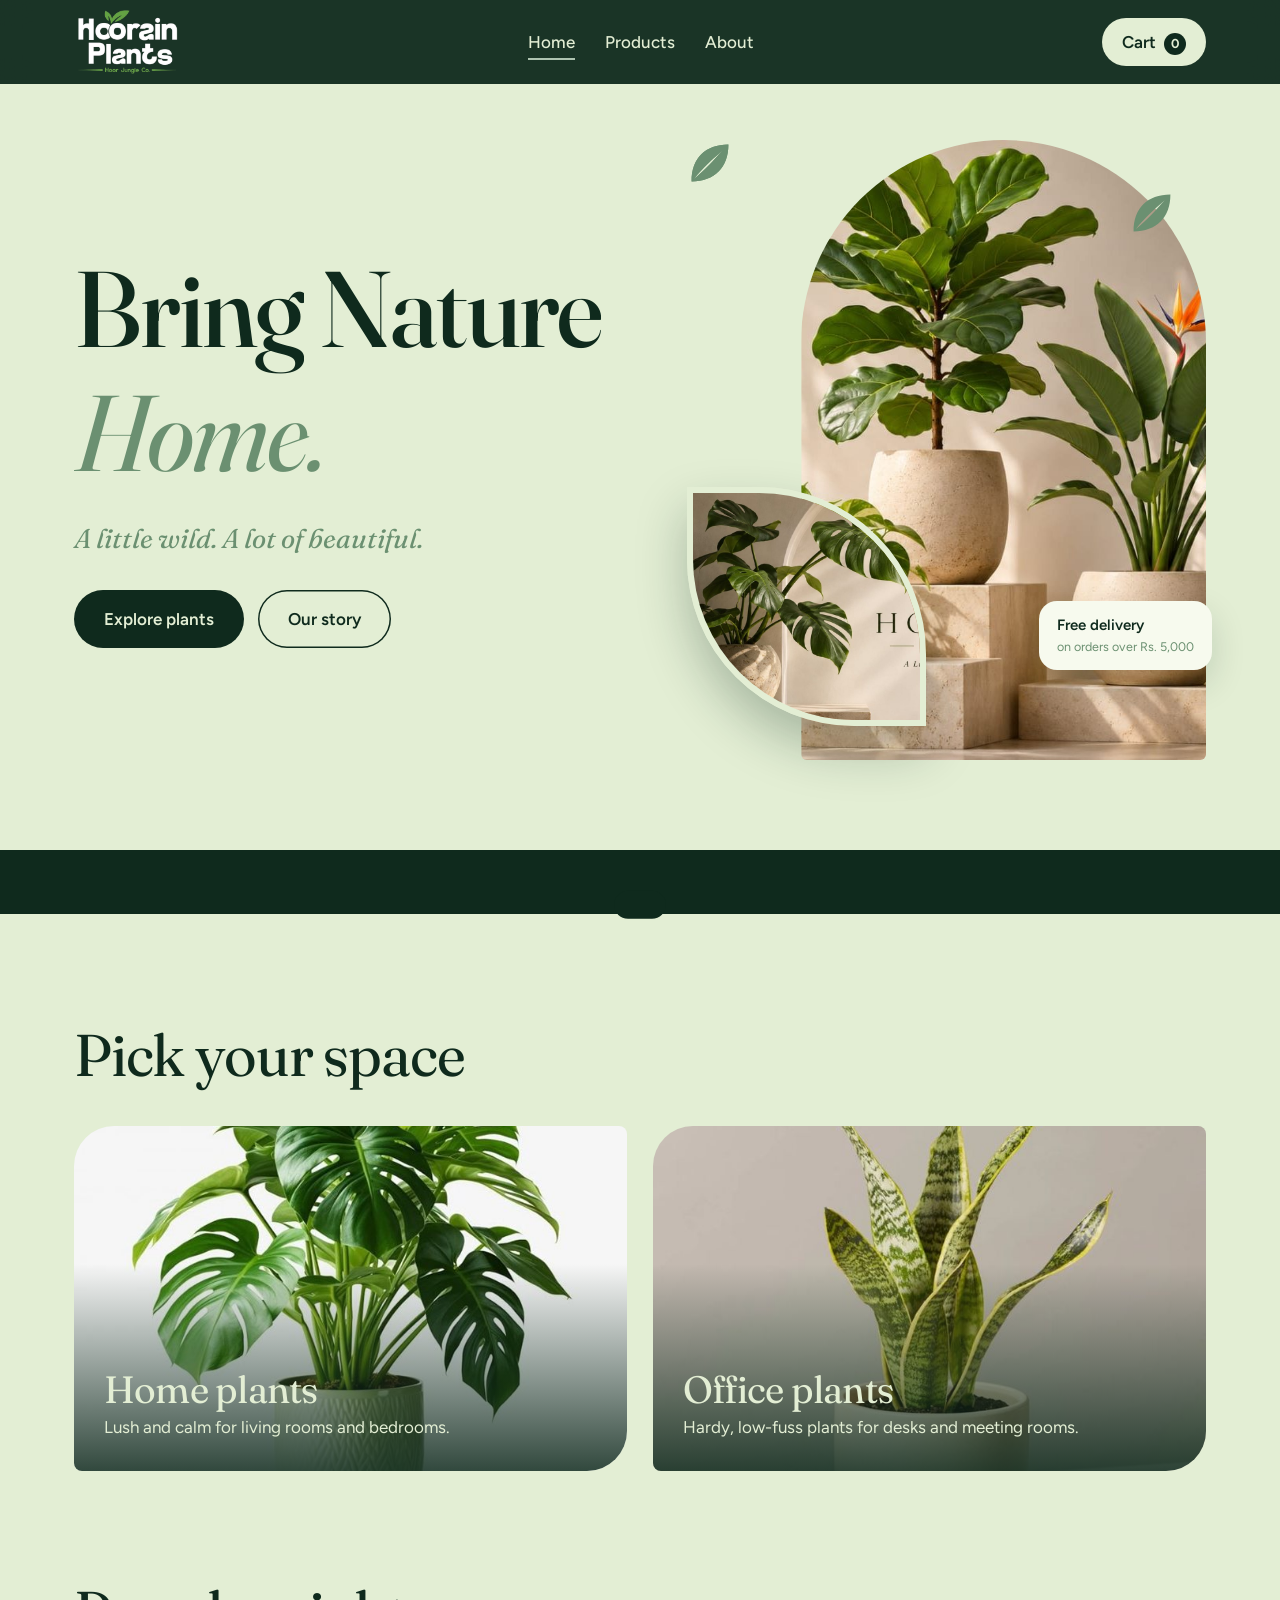
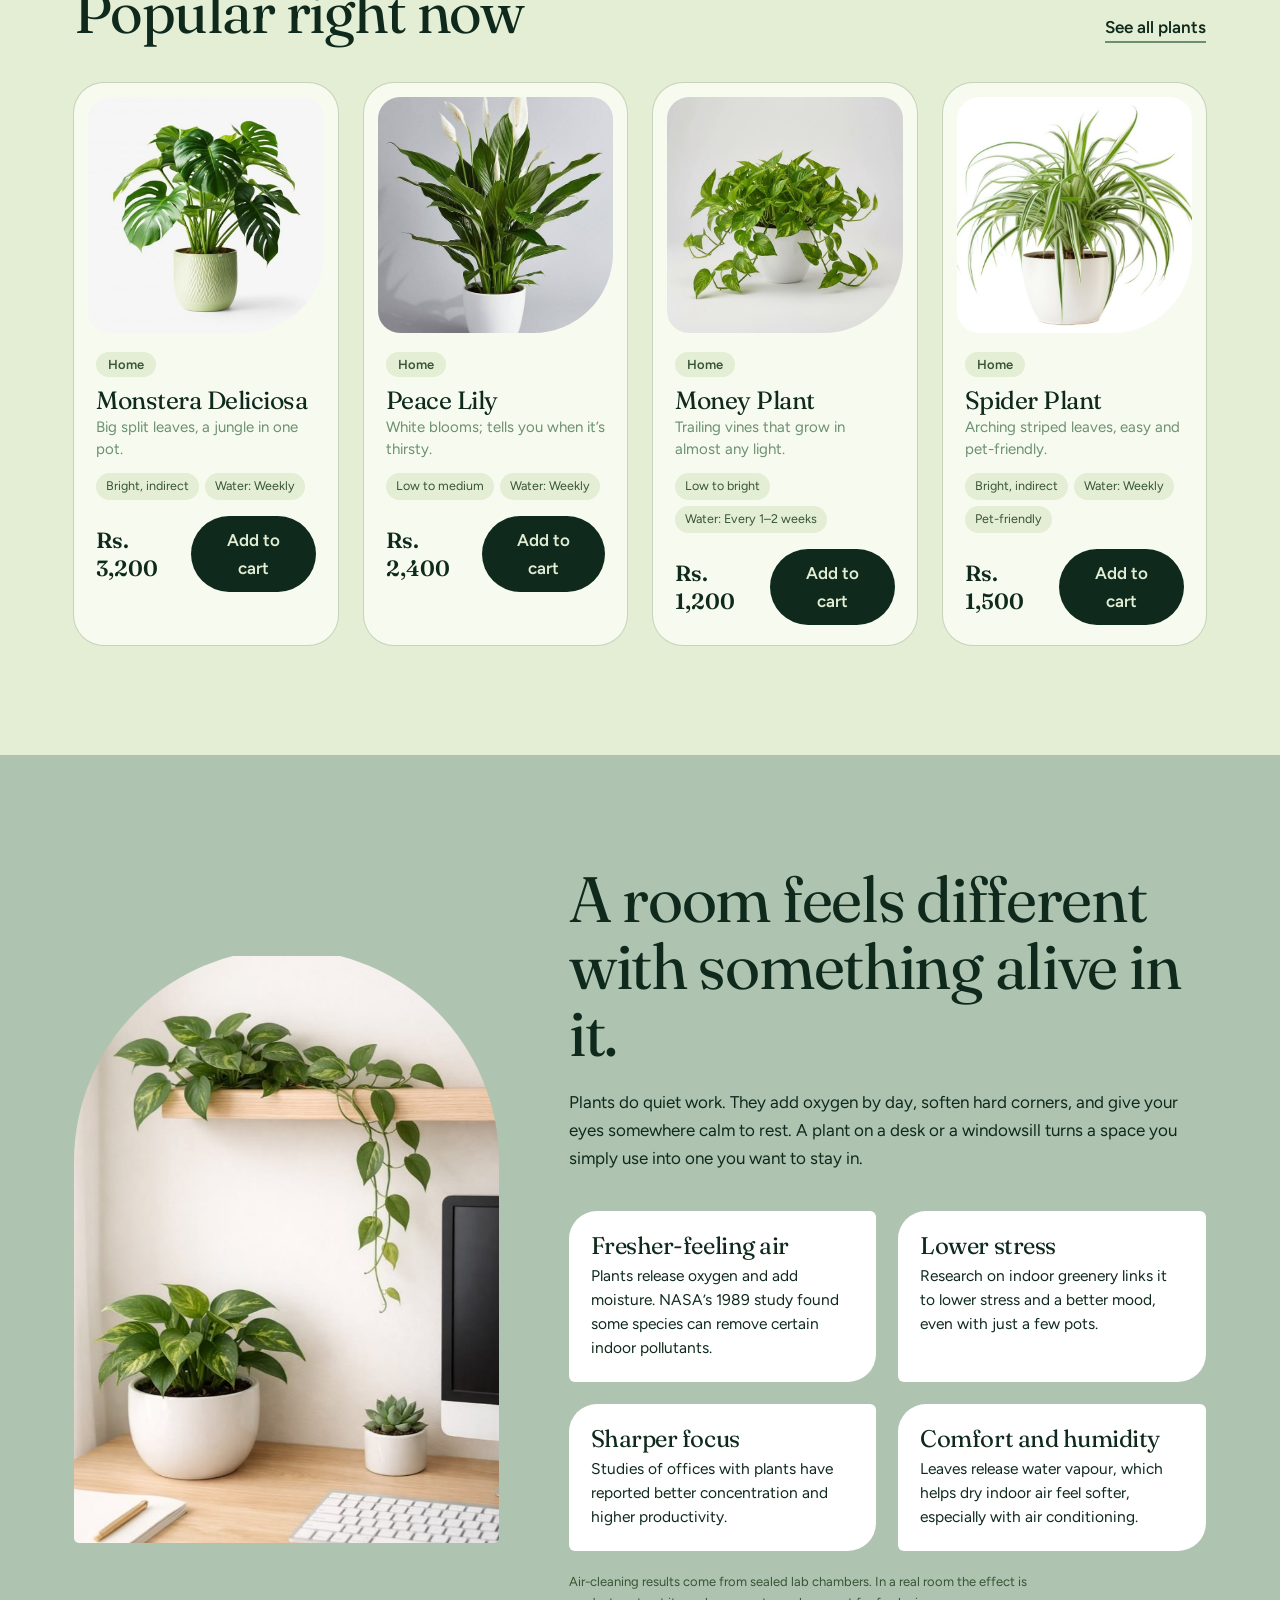
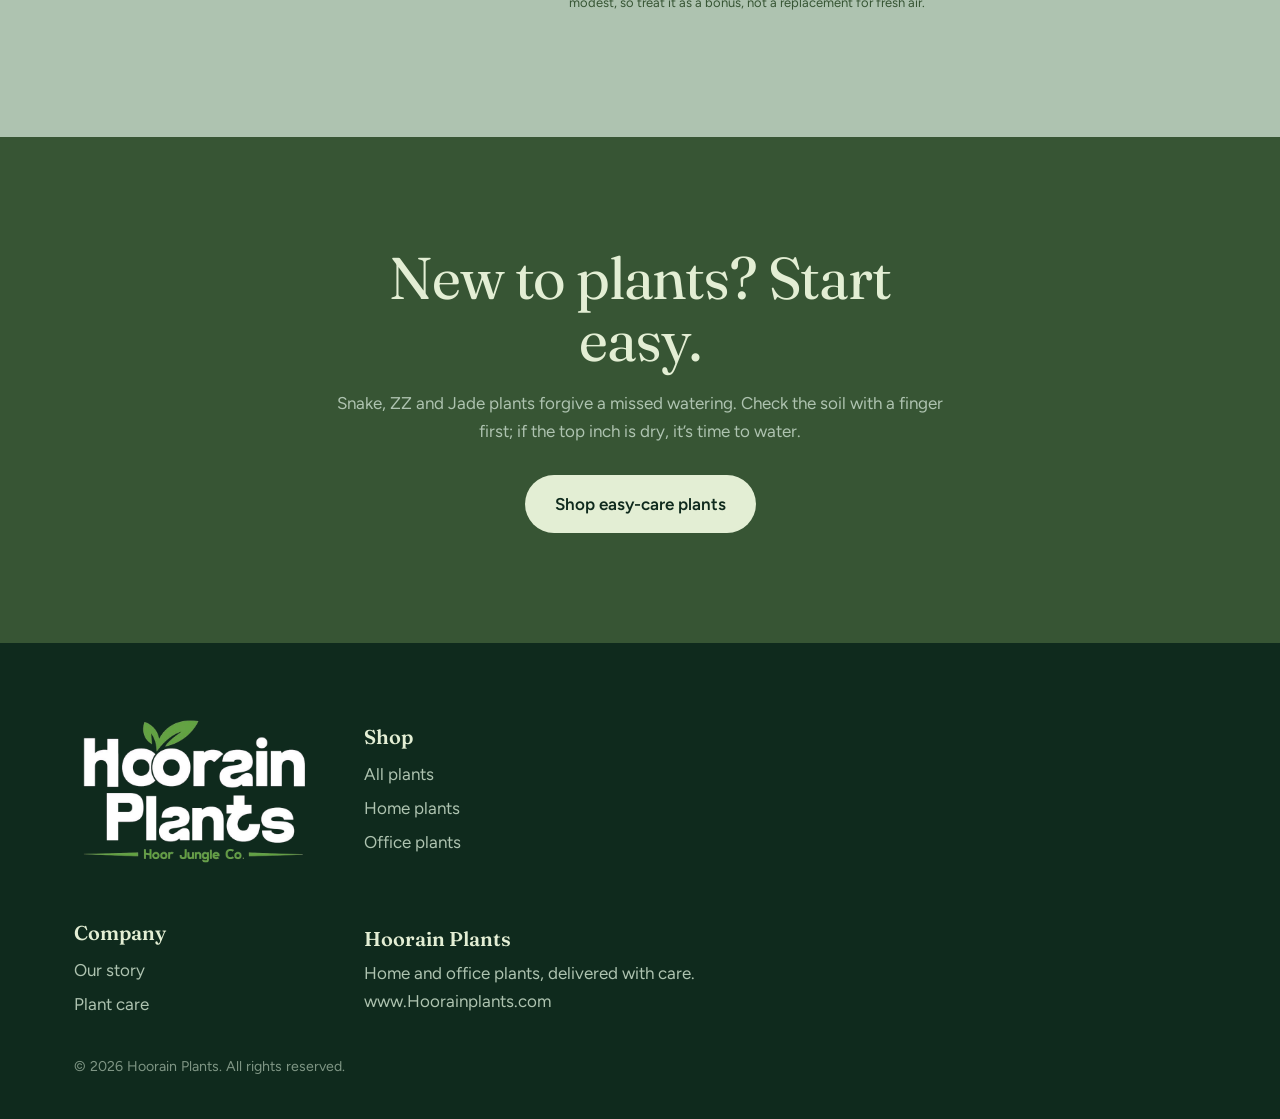
==== index.html @ 61add474 "Something something" ====
<!DOCTYPE html>
<html lang="en"><head><meta charset="utf-8"><meta name="viewport" content="width=device-width, initial-scale=1">
<title>Home – Hoorain Plants</title><meta name="description" content="Hoorain Plants sells beautiful home and office plants. A little wild, a lot of beautiful.">
<link rel="preconnect" href="https://fonts.googleapis.com"><link href="https://fonts.googleapis.com/css2?family=Fraunces:ital,opsz,wght@0,9..144,400;0,9..144,600;1,9..144,400;1,9..144,500&family=Figtree:wght@400;500;600&display=swap" rel="stylesheet">
<link rel="icon" href="images/favicon.png"><link rel="stylesheet" href="css/style.css"></head><body>
<svg width="0" height="0" style="position:absolute"><symbol id="lf" viewBox="0 0 40 40"><path fill="currentColor" fill-rule="evenodd" d="M4 36C4 16 16 4 36 4c0 20-12 32-32 32zM6 34C14 24 22 17 31 9c-8 9-15 17-25 25z"/></symbol></svg>
<nav><div class="wrap"><a class="logo" href="index.html" aria-label="Hoorain Plants home"><img src="images/logo.png" alt="Hoorain Plants, Hoor Jungle Co."></a><div class="links"><a href="index.html" class=on>Home</a><a href="products.html">Products</a><a href="about.html">About</a></div><button class="cartbtn" id="cartBtn" aria-label="Open cart">Cart<b id="count">0</b></button></div></nav>
<header class="hero"><div class="wrap"><div><h1><span class="w"><span style="--i:0">Bring</span></span> <span class="w"><span style="--i:1">Nature</span></span> <i><span class="w"><span style="--i:2">Home.</span></span></i></h1><p class="sub">A little wild. A lot of beautiful.</p><div class="btns"><a class="btn" href="products.html">Explore plants</a><a class="btn o" href="about.html">Our story</a></div></div>
<div class="art" id="art"><div class="arch"><img src="images/hero.jpg" alt="Potted plants on stone steps in warm light"></div><div class="petal"><img src="images/mons.jpg" alt="Monstera in a stone pot"></div><svg class="leaf" viewBox="0 0 40 40"><use href="#lf"/></svg><svg class="leaf" viewBox="0 0 40 40"><use href="#lf"/></svg><svg class="leaf" viewBox="0 0 40 40"><use href="#lf"/></svg><div class="chip">Free delivery<small>on orders over Rs. 5,000</small></div></div></div></header>
<div class="marq" aria-hidden="true"><div id="mq"></div></div>
<section><div class="wrap"><div class="sec-h"><h2>Pick your space</h2></div><div class="cats"><a class="cat" href="products.html?f=Home"><img src="images/monstera.jpg" alt=""><div><h3>Home plants</h3><p>Lush and calm for living rooms and bedrooms.</p></div></a><a class="cat" href="products.html?f=Office"><img src="images/snake.jpg" alt=""><div><h3>Office plants</h3><p>Hardy, low-fuss plants for desks and meeting rooms.</p></div></a></div></div></section>
<section style="padding-top:0"><div class="wrap"><div class="sec-h"><h2>Popular right now</h2><a href="products.html">See all plants</a></div><div class="grid" id="grid" data-limit="4"></div></div></section>
<section class="why" id="why"><div class="wrap"><div class="tall"><img id="par" src="images/desk.jpg" alt="Trailing plant above a tidy desk"></div><div><h2>A room feels different with something alive in it.</h2>
<p>Plants do quiet work. They add oxygen by day, soften hard corners, and give your eyes somewhere calm to rest. A plant on a desk or a windowsill turns a space you simply use into one you want to stay in.</p>
<div class="fx"><div><h3>Fresher-feeling air</h3><p>Plants release oxygen and add moisture. NASA’s 1989 study found some species can remove certain indoor pollutants.</p></div><div><h3>Lower stress</h3><p>Research on indoor greenery links it to lower stress and a better mood, even with just a few pots.</p></div><div><h3>Sharper focus</h3><p>Studies of offices with plants have reported better concentration and higher productivity.</p></div><div><h3>Comfort and humidity</h3><p>Leaves release water vapour, which helps dry indoor air feel softer, especially with air conditioning.</p></div></div>
<p class="note">Air-cleaning results come from sealed lab chambers. In a real room the effect is modest, so treat it as a bonus, not a replacement for fresh air.</p></div></div></section>
<section class="care"><div class="wrap"><h2>New to plants? Start easy.</h2><p>Snake, ZZ and Jade plants forgive a missed watering. Check the soil with a finger first; if the top inch is dry, it’s time to water.</p><a class="btn" href="products.html?f=Office">Shop easy-care plants</a></div></section>
<footer><div class="wrap cols"><img src="images/logo.png" alt="Hoorain Plants, Hoor Jungle Co."><div><h4>Shop</h4><a href="products.html">All plants</a><a href="products.html?f=Home">Home plants</a><a href="products.html?f=Office">Office plants</a></div><div><h4>Company</h4><a href="about.html">Our story</a><a href="about.html#care">Plant care</a></div><div><h4>Hoorain Plants</h4>Home and office plants, delivered with care.<br>www.Hoorainplants.com</div></div><div class="wrap"><small style="display:block;margin-top:34px;opacity:.7">© 2026 Hoorain Plants. All rights reserved.</small></div></footer>
<script src="js/app.js"></script></body></html>
---- css/style.css ----
:root{--ink:#0F2A1D;--fern:#375534;--sage:#6B9071;--mist:#AEC3B0;--cream:#E3EED4;--bg:#E3EED4;--tx:#0F2A1D;--card:#F7FAEE;--line:rgba(15,42,29,.14);--serif:'Fraunces',Georgia,serif;--sans:'Figtree',system-ui,sans-serif;box-sizing:border-box;padding-top:env(safe-area-inset-top,0px);padding-bottom:env(safe-area-inset-bottom,0px)}
*,*::before,*::after{box-sizing:inherit}html{scroll-behavior:smooth;scroll-padding-top:calc(76px + env(safe-area-inset-top,0px))}
body{margin:0;background:var(--bg);color:var(--tx);font:400 17px/1.65 var(--sans);overflow-x:hidden}
img{max-width:100%;display:block}button{font:inherit;cursor:pointer;border:0;color:inherit}a{color:inherit;text-decoration:none}
:focus-visible{outline:3px solid var(--sage);outline-offset:3px}
h1,h2,h3{font-family:var(--serif);font-weight:400;line-height:1.05;margin:0;letter-spacing:-.02em}
.wrap{max-width:1180px;margin:0 auto;padding:0 24px}
nav{position:sticky;top:env(safe-area-inset-top,0px);z-index:30;background:color-mix(in srgb,var(--bg) 82%,transparent);backdrop-filter:blur(14px);border-bottom:1px solid var(--line)}
nav .wrap{display:flex;align-items:center;justify-content:space-between;height:72px}
.logo{display:flex;align-items:center;gap:10px;font:600 21px var(--serif)}.logo svg{width:30px;transform-origin:50% 100%;animation:sway 5s ease-in-out infinite}
@keyframes sway{50%{transform:rotate(9deg)}}
.links{display:flex;gap:30px;font-weight:500}.links a{position:relative}.links a::after{content:"";position:absolute;left:0;bottom:-4px;height:2px;width:100%;background:var(--sage);transform:scaleX(0);transform-origin:left;transition:transform .35s}.links a:hover::after{transform:scaleX(1)}
.cartbtn{position:relative;background:var(--ink);color:var(--cream);padding:10px 20px;border-radius:99px;font-weight:600}
.cartbtn b{display:inline-grid;place-items:center;min-width:22px;height:22px;margin-left:8px;border-radius:99px;background:var(--cream);color:var(--ink);font-size:13px}
.bump{animation:bump .5s}@keyframes bump{40%{transform:scale(1.18)}}
.hero{position:relative;padding:56px 0 90px;overflow:hidden}
.hero .wrap{display:grid;grid-template-columns:1.05fr .95fr;gap:40px;align-items:center}
h1{font-size:clamp(54px,8.4vw,112px);font-weight:500}h1 i{color:var(--sage);font-weight:400}
h1 .w{display:inline-block;overflow:hidden;vertical-align:bottom;padding-bottom:.1em}h1 .w span{display:inline-block;transform:translateY(105%);animation:rise 1s cubic-bezier(.2,.8,.2,1) forwards;animation-delay:calc(var(--i)*.14s + .2s)}
@keyframes rise{to{transform:none}}
.sub{font:italic 400 clamp(20px,2.4vw,27px)/1.35 var(--serif);color:var(--sage);margin:22px 0 32px;opacity:0;animation:fade 1s .9s forwards}
@keyframes fade{to{opacity:1}}
.btns{display:flex;gap:14px;flex-wrap:wrap;opacity:0;animation:fade 1s 1.2s forwards}
.btn{display:inline-block;padding:15px 30px;border-radius:99px;font-weight:600;background:var(--ink);color:var(--cream);transition:transform .3s,background .3s}.btn:hover{transform:translateY(-3px);background:var(--fern)}
.btn.o{background:none;color:var(--tx);box-shadow:inset 0 0 0 1.5px var(--ink)}
.art{position:relative;height:620px;--px:0;--py:0}
.arch{position:absolute;right:0;top:0;width:78%;height:100%;border-radius:999px 999px 28px 28px;overflow:hidden;background:var(--mist);transform:translate(calc(var(--px)*-10px),calc(var(--py)*-10px));transition:transform .4s;animation:grow 1.4s cubic-bezier(.2,.8,.2,1) both}
@keyframes grow{from{clip-path:inset(100% 0 0 0)}to{clip-path:inset(0)}}
.arch img{width:100%;height:100%;object-fit:cover;animation:kb 18s ease-in-out infinite alternate}@keyframes kb{to{transform:scale(1.12)}}
.petal{position:absolute;left:0;bottom:34px;width:46%;aspect-ratio:1;border-radius:0 70% 0 70%;overflow:hidden;border:6px solid var(--bg);box-shadow:0 24px 50px rgba(15,42,29,.28);transform:translate(calc(var(--px)*16px),calc(var(--py)*14px));transition:transform .4s;animation:pop 1.2s .8s cubic-bezier(.3,1.4,.4,1) both}
@keyframes pop{from{transform:scale(.3) rotate(-25deg);opacity:0}}
.petal img{width:100%;height:100%;object-fit:cover}
.leaf{position:absolute;width:46px;color:var(--sage);animation:drift 7s ease-in-out infinite}.leaf:nth-of-type(3){right:6%;top:8%}.leaf:nth-of-type(4){left:14%;top:22%;width:30px;animation-delay:-3s;color:var(--fern)}.leaf:nth-of-type(5){right:-2%;bottom:20%;width:34px;animation-delay:-5s;color:var(--mist)}
@keyframes drift{0%,100%{transform:translateY(0) rotate(-12deg)}50%{transform:translateY(-26px) rotate(18deg)}}
.chip{position:absolute;right:-6px;bottom:90px;background:var(--card);padding:12px 18px;border-radius:18px;box-shadow:0 14px 34px rgba(15,42,29,.16);font-weight:600;font-size:15px;animation:drift 6s ease-in-out infinite reverse}
.chip small{display:block;font-weight:400;color:var(--sage)}
.marq{background:var(--ink);color:var(--cream);overflow:hidden;padding:18px 0;white-space:nowrap}
.marq div{display:inline-flex;gap:46px;animation:scroll 34s linear infinite;font:italic 400 26px var(--serif)}.marq:hover div{animation-play-state:paused}
@keyframes scroll{to{transform:translateX(-50%)}}
section{padding:110px 0}
.why{background:var(--mist)}
.why .wrap{display:grid;grid-template-columns:.8fr 1.2fr;gap:70px;align-items:center}
.tall{border-radius:999px 999px 24px 24px;overflow:hidden;aspect-ratio:3/4.2;position:relative}.tall img{width:100%;height:112%;object-fit:cover;will-change:transform}
.why h2{font-size:clamp(40px,5vw,66px);margin-bottom:22px}.why p{max-width:60ch}
.fx{display:grid;grid-template-columns:1fr 1fr;gap:22px;margin-top:38px}
.fx div{padding:22px;border-radius:28px 6px 28px 6px;background:#fff;transition:transform .4s,background .4s}.fx div:hover{transform:rotate(-1.5deg) translateY(-5px);background:var(--mist)}
.fx h3{font-size:24px;margin-bottom:6px}.fx p{margin:0;font-size:15.5px;line-height:1.55}
.note{font-size:13px;color:var(--fern);margin-top:20px}
.shophead{display:flex;justify-content:space-between;align-items:end;gap:24px;flex-wrap:wrap;margin-bottom:44px}
.shophead h2{font-size:clamp(40px,5vw,66px)}.tabs{display:flex;gap:8px;background:var(--card);padding:6px;border-radius:99px;box-shadow:inset 0 0 0 1px var(--line)}
.tabs button{padding:10px 24px;border-radius:99px;background:none;font-weight:600;transition:.3s}.tabs button[aria-pressed=true]{background:var(--ink);color:var(--cream)}
.grid{display:grid;grid-template-columns:repeat(auto-fill,minmax(250px,1fr));gap:26px}
.card{background:var(--card);border-radius:30px;padding:14px 14px 20px;box-shadow:0 0 0 1px var(--line);opacity:0;transform:translateY(40px) scale(.96);transition:opacity .7s,transform .7s,box-shadow .4s}
.card.in{opacity:1;transform:none;transition-delay:calc(var(--d)*80ms)}.card.in:hover{transform:translateY(-8px);box-shadow:0 30px 50px -20px rgba(15,42,29,.35)}
.card .ph{aspect-ratio:1;border-radius:22px 22px 80px 22px;overflow:hidden;background:var(--mist)}.card img{width:100%;height:100%;object-fit:cover;transition:transform .8s}.card:hover img{transform:scale(1.09) rotate(1.2deg)}
.meta{padding:16px 8px 0}.tag{display:inline-block;font-size:13px;padding:2px 12px;border-radius:99px;background:var(--cream);color:var(--fern);font-weight:600}
.card h3{font-size:25px;margin:10px 0 4px}.card p{margin:0;color:var(--sage);font-size:15px;line-height:1.45;min-height:44px}
.buy{display:flex;align-items:center;justify-content:space-between;margin-top:16px}.price{font:600 22px var(--serif)}
.add{background:var(--ink);color:var(--cream);padding:10px 20px;border-radius:99px;font-weight:600;transition:.3s}.add:hover{background:var(--fern)}.add.ok{background:var(--sage)}
.care{background:var(--fern);color:var(--cream);text-align:center}.care h2{font-size:clamp(36px,4.6vw,60px);max-width:16ch;margin:0 auto 18px}.care p{max-width:56ch;margin:0 auto 30px;color:var(--mist)}
.care .btn{background:var(--cream);color:var(--ink)}
footer{background:var(--ink);color:var(--mist);padding:70px 0 40px}footer .wrap{display:grid;grid-template-columns:auto 1fr;gap:50px;align-items:center}
footer img{width:230px;border-radius:26px 6px 26px 6px}footer h3{color:var(--cream);font-size:30px;margin-bottom:8px}footer small{display:block;margin-top:26px;opacity:.7}
.veil{position:fixed;inset:0;background:rgba(15,42,29,.5);opacity:0;pointer-events:none;transition:.4s;z-index:40}.veil.on{opacity:1;pointer-events:auto}
.drawer{position:fixed;top:0;right:0;height:100%;width:min(440px,100%);background:var(--bg);z-index:50;transform:translateX(105%);transition:transform .55s cubic-bezier(.2,.8,.2,1);display:flex;flex-direction:column;padding:calc(24px + env(safe-area-inset-top,0px)) 24px calc(24px + env(safe-area-inset-bottom,0px))}.drawer.on{transform:none}
.drawer header{display:flex;justify-content:space-between;align-items:center}.drawer h2{font-size:34px}.x{background:var(--card);width:40px;height:40px;border-radius:50%;font-size:20px}
.lines{flex:1;overflow:auto;margin:18px 0}.line{display:grid;grid-template-columns:70px 1fr auto;gap:14px;align-items:center;padding:12px 0;border-bottom:1px solid var(--line);animation:fade .4s both}
.line img{width:70px;height:70px;object-fit:cover;border-radius:16px}.line b{display:block;font-family:var(--serif);font-size:19px}
.qty{display:inline-flex;align-items:center;gap:10px;margin-top:4px}.qty button{width:28px;height:28px;border-radius:50%;background:var(--card);box-shadow:inset 0 0 0 1px var(--line)}
.empty{text-align:center;color:var(--sage);padding:60px 10px}.empty svg{width:70px;animation:sway 4s infinite}
.bar{height:8px;border-radius:9px;background:var(--card);overflow:hidden;margin:6px 0 16px}.bar i{display:block;height:100%;background:var(--sage);transition:width .6s}
.tot{display:flex;justify-content:space-between;font:600 24px var(--serif);margin-bottom:14px}.drawer .btn{width:100%;text-align:center}
.drawer input,.drawer textarea{width:100%;padding:14px 16px;margin-bottom:12px;border-radius:16px;border:1px solid var(--line);background:var(--card);color:var(--tx);font:inherit}
.toast{position:fixed;left:50%;bottom:calc(26px + env(safe-area-inset-bottom,0px));transform:translate(-50%,160%);background:var(--ink);color:var(--cream);padding:14px 26px;border-radius:99px;z-index:60;transition:transform .5s cubic-bezier(.3,1.4,.4,1)}.toast.on{transform:translate(-50%,0)}
@media(max-width:860px){.links{display:none}.hero .wrap,.why .wrap,footer .wrap{grid-template-columns:1fr}.art{height:460px}section{padding:76px 0}.tall{max-width:380px}}
@media(prefers-reduced-motion:reduce){*,*::before,*::after{animation-duration:.01ms!important;animation-iteration-count:1!important;transition-duration:.01ms!important}h1 .w span{transform:none}.sub,.btns{opacity:1}.card{opacity:1;transform:none}}

.phead{background:linear-gradient(180deg,#0F2A1D 0%,#375534 62%,#6B9071 100%);color:var(--cream);padding:90px 0 80px;position:relative;overflow:hidden}
.phead h1{font-size:clamp(46px,7vw,92px)}.phead p{max-width:56ch;color:var(--mist);font-size:19px;margin:18px 0 0}
.phead .leaf{color:var(--mist);right:8%;top:20%;width:70px;opacity:.5}.phead .leaf+.leaf{right:20%;top:55%;width:40px;left:auto}
.crumb{font-size:14px;color:var(--mist);margin-bottom:14px}
.tool{display:flex;gap:14px;flex-wrap:wrap;align-items:center;justify-content:space-between;margin-bottom:34px}
.tool input,.tool select{padding:13px 20px;border-radius:99px;border:1px solid var(--line);background:var(--card);color:var(--tx);font:inherit;min-width:220px}
.badges{display:flex;gap:6px;flex-wrap:wrap;margin:12px 0 0}.badges span{font-size:12.5px;padding:3px 10px;border-radius:99px;background:var(--bg);color:var(--fern)}
.none{grid-column:1/-1;text-align:center;color:var(--fern);padding:60px 0}
.cats{display:grid;grid-template-columns:1fr 1fr;gap:26px}.cat{position:relative;border-radius:40px 8px 40px 8px;overflow:hidden;aspect-ratio:16/10;color:var(--cream);display:flex;align-items:flex-end;padding:30px}
.cat img{position:absolute;inset:0;width:100%;height:100%;object-fit:cover;transition:transform 1s}.cat:hover img{transform:scale(1.08)}
.cat::after{content:"";position:absolute;inset:0;background:linear-gradient(0deg,rgba(15,42,29,.85),transparent 60%)}.cat div{position:relative;z-index:1}.cat h3{font-size:38px}.cat p{margin:4px 0 0;color:var(--cream)}
.sec-h{display:flex;justify-content:space-between;align-items:end;gap:20px;flex-wrap:wrap;margin-bottom:40px}.sec-h h2{font-size:clamp(36px,4.6vw,60px)}.sec-h a{font-weight:600;border-bottom:2px solid var(--sage)}
.story{display:grid;grid-template-columns:1fr 1fr;gap:70px;align-items:center}.story img{border-radius:40px 8px 40px 8px;width:100%}.story h2{font-size:clamp(36px,4.6vw,60px);margin-bottom:20px}.story p{max-width:58ch}
.vals{display:grid;grid-template-columns:repeat(3,1fr);gap:24px}.vals div{background:var(--card);padding:32px;border-radius:30px 6px 30px 6px;transition:transform .4s}.vals div:hover{transform:translateY(-8px)}.vals h3{font-size:27px;margin-bottom:8px}.vals p{margin:0;color:var(--fern)}
.band{background:var(--ink);color:var(--cream);text-align:center}.band h2{font-size:clamp(34px,4.4vw,56px);max-width:18ch;margin:0 auto 18px}.band p{color:var(--mist);max-width:56ch;margin:0 auto 28px}.band .btn{background:var(--cream);color:var(--ink)}
.cols{display:grid;grid-template-columns:auto 1fr 1fr 1fr;gap:50px}footer a{display:block;padding:3px 0}footer a:hover{color:var(--cream)}footer h4{color:var(--cream);font:600 20px var(--serif);margin:0 0 8px}
.links a.on::after{transform:scaleX(1)}
@media(max-width:860px){.cats,.story,.vals,.cols{grid-template-columns:1fr}.links{display:flex;gap:16px;font-size:15px}.logo span{display:none}}

nav{background:rgba(15,42,29,.95);border-bottom:0;color:var(--cream)}nav .wrap{height:84px}
.logo img{height:70px;width:auto;transition:transform .4s}.logo:hover img{transform:scale(1.05) rotate(-1.5deg)}
.links a::after{background:var(--mist)}nav .cartbtn{background:var(--cream);color:var(--ink)}nav .cartbtn b{background:var(--ink);color:var(--cream)}
html{scroll-padding-top:96px}footer img{width:240px;border-radius:0}
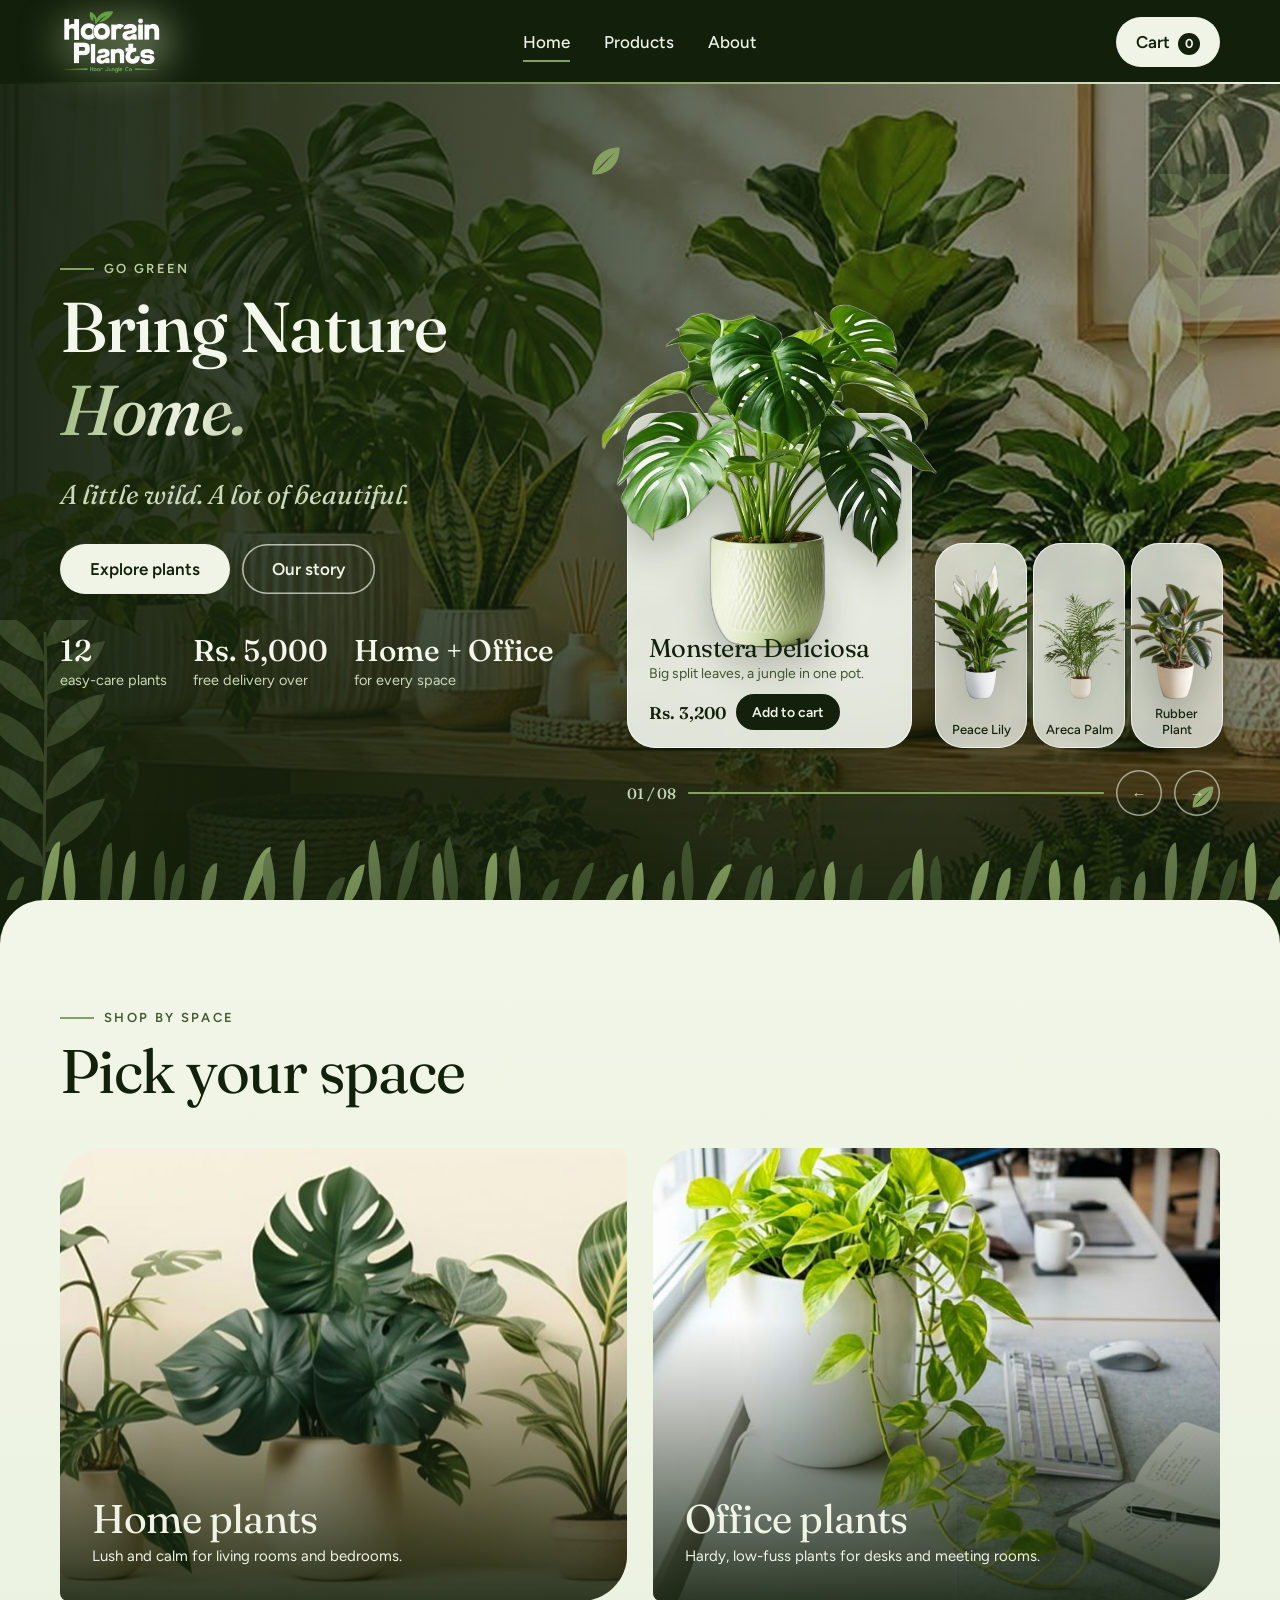
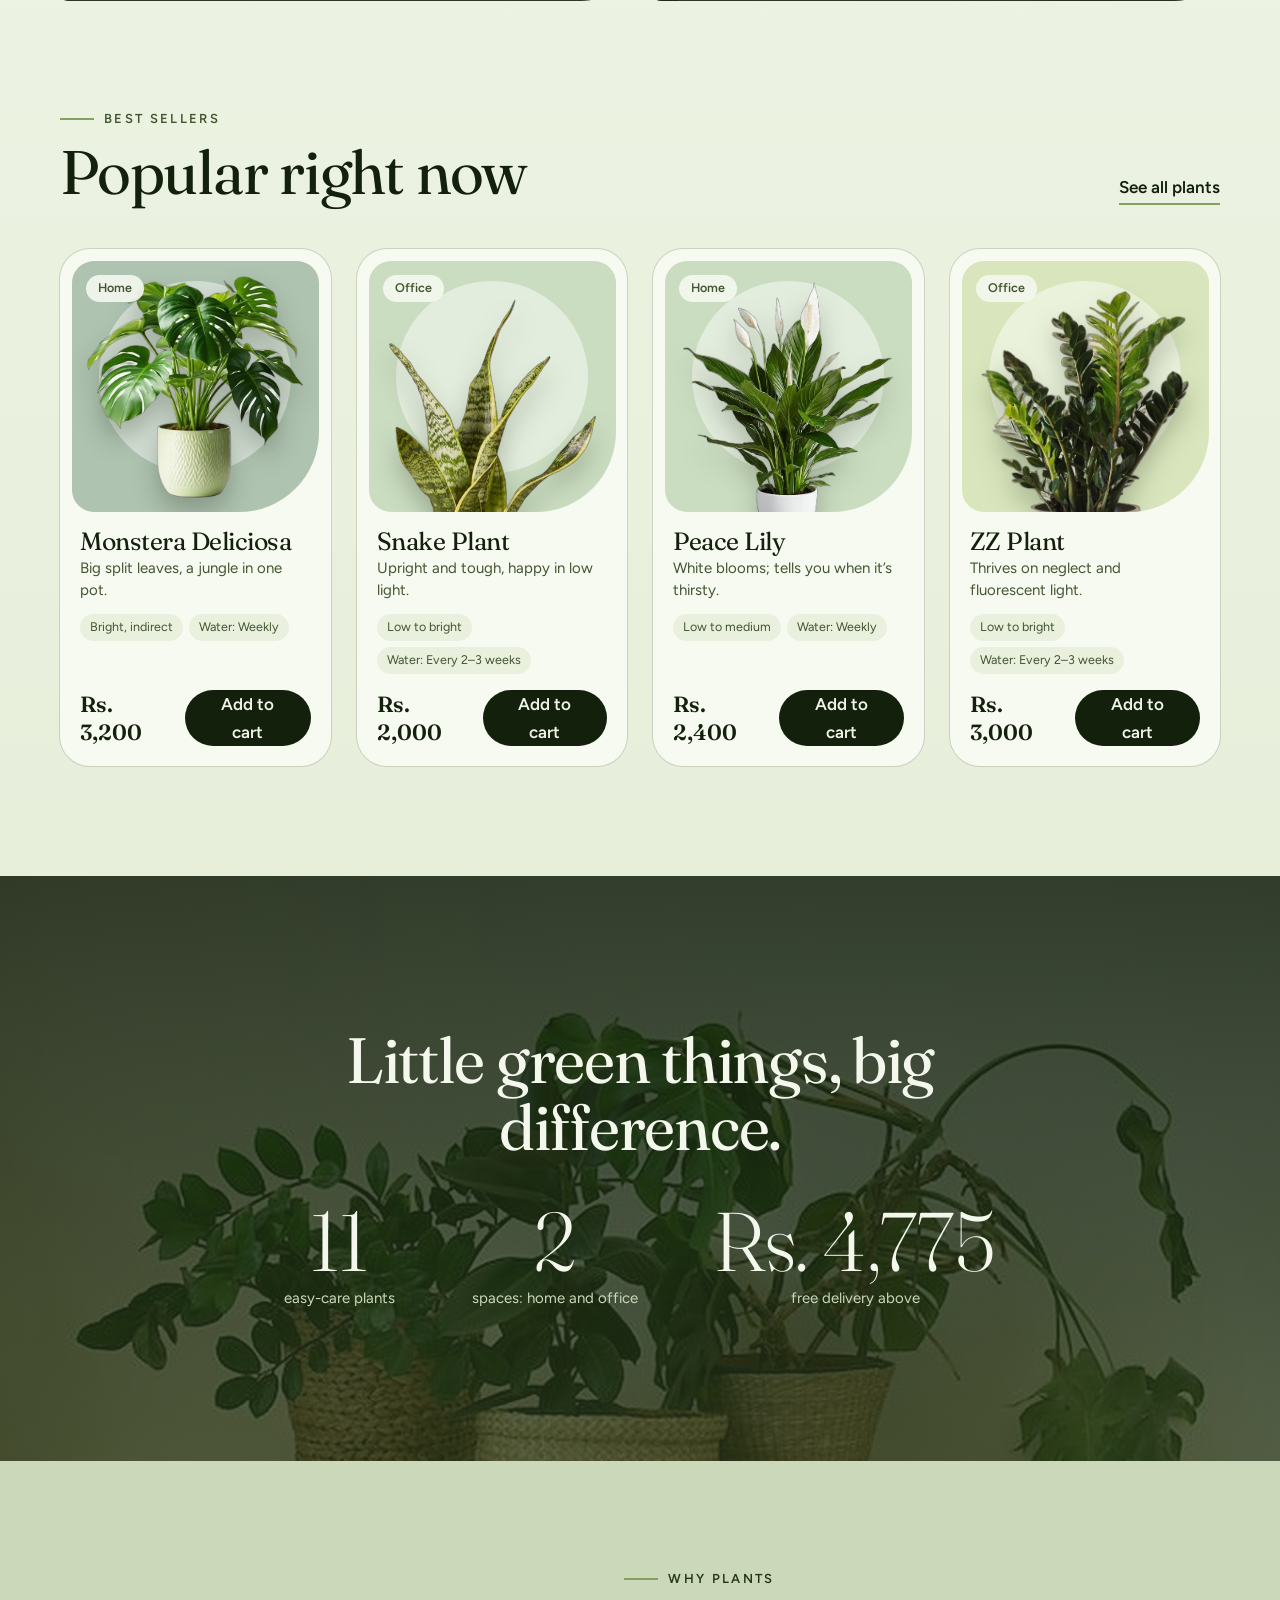
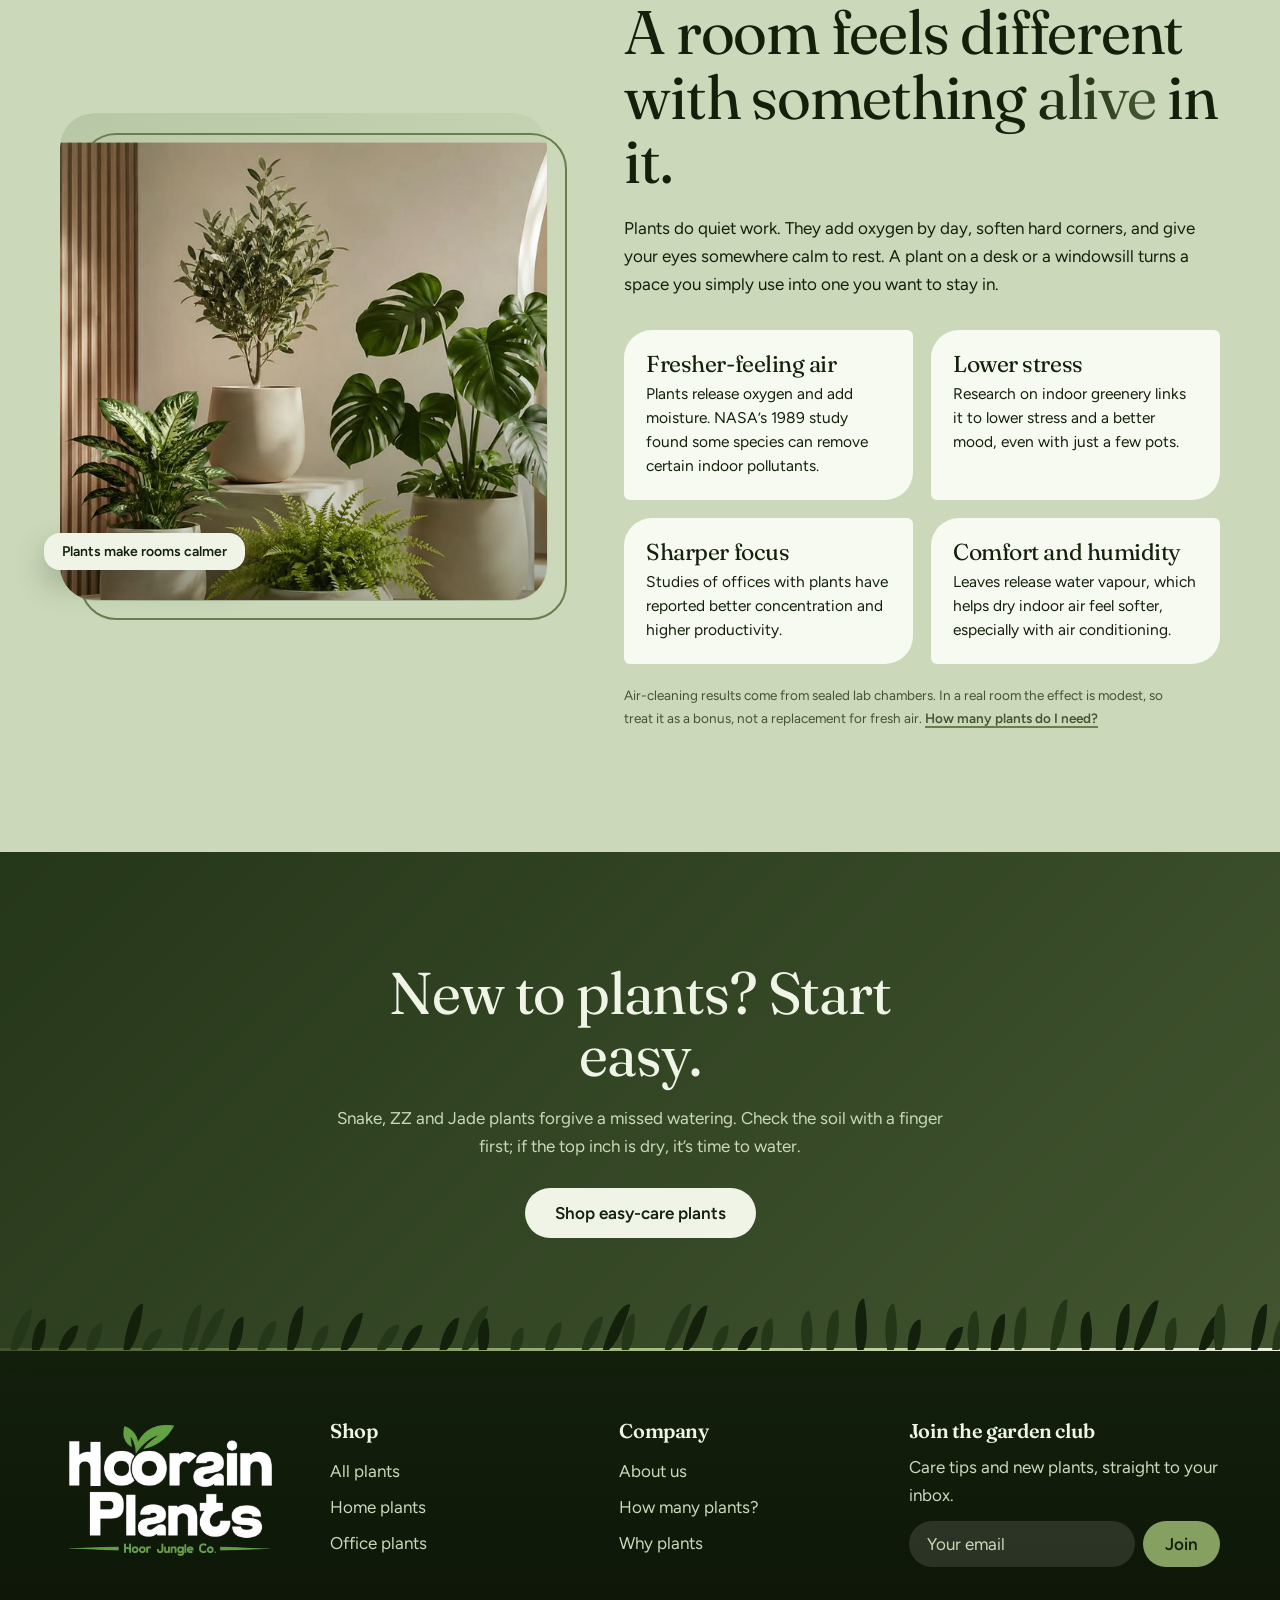
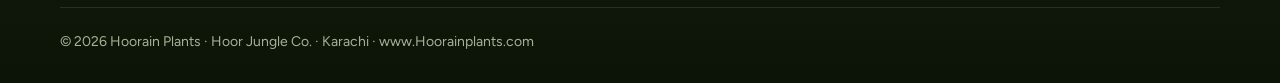
==== commit dfc79e20: "Something" ====
--- a/index.html
+++ b/index.html
@@ -1,19 +1,21 @@
 <!DOCTYPE html>
-<html lang="en"><head><meta charset="utf-8"><meta name="viewport" content="width=device-width, initial-scale=1">
-<title>Home – Hoorain Plants</title><meta name="description" content="Hoorain Plants sells beautiful home and office plants. A little wild, a lot of beautiful.">
-<link rel="preconnect" href="https://fonts.googleapis.com"><link href="https://fonts.googleapis.com/css2?family=Fraunces:ital,opsz,wght@0,9..144,400;0,9..144,600;1,9..144,400;1,9..144,500&family=Figtree:wght@400;500;600&display=swap" rel="stylesheet">
-<link rel="icon" href="images/favicon.png"><link rel="stylesheet" href="css/style.css"></head><body>
-<svg width="0" height="0" style="position:absolute"><symbol id="lf" viewBox="0 0 40 40"><path fill="currentColor" fill-rule="evenodd" d="M4 36C4 16 16 4 36 4c0 20-12 32-32 32zM6 34C14 24 22 17 31 9c-8 9-15 17-25 25z"/></symbol></svg>
-<nav><div class="wrap"><a class="logo" href="index.html" aria-label="Hoorain Plants home"><img src="images/logo.png" alt="Hoorain Plants, Hoor Jungle Co."></a><div class="links"><a href="index.html" class=on>Home</a><a href="products.html">Products</a><a href="about.html">About</a></div><button class="cartbtn" id="cartBtn" aria-label="Open cart">Cart<b id="count">0</b></button></div></nav>
-<header class="hero"><div class="wrap"><div><h1><span class="w"><span style="--i:0">Bring</span></span> <span class="w"><span style="--i:1">Nature</span></span> <i><span class="w"><span style="--i:2">Home.</span></span></i></h1><p class="sub">A little wild. A lot of beautiful.</p><div class="btns"><a class="btn" href="products.html">Explore plants</a><a class="btn o" href="about.html">Our story</a></div></div>
-<div class="art" id="art"><div class="arch"><img src="images/hero.jpg" alt="Potted plants on stone steps in warm light"></div><div class="petal"><img src="images/mons.jpg" alt="Monstera in a stone pot"></div><svg class="leaf" viewBox="0 0 40 40"><use href="#lf"/></svg><svg class="leaf" viewBox="0 0 40 40"><use href="#lf"/></svg><svg class="leaf" viewBox="0 0 40 40"><use href="#lf"/></svg><div class="chip">Free delivery<small>on orders over Rs. 5,000</small></div></div></div></header>
-<div class="marq" aria-hidden="true"><div id="mq"></div></div>
-<section><div class="wrap"><div class="sec-h"><h2>Pick your space</h2></div><div class="cats"><a class="cat" href="products.html?f=Home"><img src="images/monstera.jpg" alt=""><div><h3>Home plants</h3><p>Lush and calm for living rooms and bedrooms.</p></div></a><a class="cat" href="products.html?f=Office"><img src="images/snake.jpg" alt=""><div><h3>Office plants</h3><p>Hardy, low-fuss plants for desks and meeting rooms.</p></div></a></div></div></section>
-<section style="padding-top:0"><div class="wrap"><div class="sec-h"><h2>Popular right now</h2><a href="products.html">See all plants</a></div><div class="grid" id="grid" data-limit="4"></div></div></section>
-<section class="why" id="why"><div class="wrap"><div class="tall"><img id="par" src="images/desk.jpg" alt="Trailing plant above a tidy desk"></div><div><h2>A room feels different with something alive in it.</h2>
-<p>Plants do quiet work. They add oxygen by day, soften hard corners, and give your eyes somewhere calm to rest. A plant on a desk or a windowsill turns a space you simply use into one you want to stay in.</p>
-<div class="fx"><div><h3>Fresher-feeling air</h3><p>Plants release oxygen and add moisture. NASA’s 1989 study found some species can remove certain indoor pollutants.</p></div><div><h3>Lower stress</h3><p>Research on indoor greenery links it to lower stress and a better mood, even with just a few pots.</p></div><div><h3>Sharper focus</h3><p>Studies of offices with plants have reported better concentration and higher productivity.</p></div><div><h3>Comfort and humidity</h3><p>Leaves release water vapour, which helps dry indoor air feel softer, especially with air conditioning.</p></div></div>
-<p class="note">Air-cleaning results come from sealed lab chambers. In a real room the effect is modest, so treat it as a bonus, not a replacement for fresh air.</p></div></div></section>
-<section class="care"><div class="wrap"><h2>New to plants? Start easy.</h2><p>Snake, ZZ and Jade plants forgive a missed watering. Check the soil with a finger first; if the top inch is dry, it’s time to water.</p><a class="btn" href="products.html?f=Office">Shop easy-care plants</a></div></section>
-<footer><div class="wrap cols"><img src="images/logo.png" alt="Hoorain Plants, Hoor Jungle Co."><div><h4>Shop</h4><a href="products.html">All plants</a><a href="products.html?f=Home">Home plants</a><a href="products.html?f=Office">Office plants</a></div><div><h4>Company</h4><a href="about.html">Our story</a><a href="about.html#care">Plant care</a></div><div><h4>Hoorain Plants</h4>Home and office plants, delivered with care.<br>www.Hoorainplants.com</div></div><div class="wrap"><small style="display:block;margin-top:34px;opacity:.7">© 2026 Hoorain Plants. All rights reserved.</small></div></footer>
+<html lang="en"><head><meta charset="utf-8"><meta name="viewport" content="width=device-width, initial-scale=1, viewport-fit=cover"><meta name="theme-color" content="#13200C">
+<title>Home – Hoorain Plants</title><meta name="description" content="Hoorain Plants sells beautiful home and office plants from Karachi. A little wild, a lot of beautiful.">
+<link rel="icon" href="images/favicon.png"><link rel="preconnect" href="https://fonts.googleapis.com"><link rel="preconnect" href="https://fonts.gstatic.com" crossorigin><link href="https://fonts.googleapis.com/css2?family=Fraunces:ital,opsz,wght@0,9..144,300;0,9..144,400;0,9..144,500;0,9..144,600;1,9..144,400;1,9..144,500&family=Figtree:wght@400;500;600&display=swap" rel="stylesheet">
+<link rel="stylesheet" href="css/style.css"><script>try{sessionStorage.getItem("hp_seen")||document.documentElement.style.setProperty("--d0","2.1s")}catch(e){}</script></head><body>
+<svg width="0" height="0" style="position:absolute" aria-hidden="true"><defs><symbol id="lf" viewBox="0 0 40 40"><path fill="currentColor" fill-rule="evenodd" d="M4 36C4 16 16 4 36 4c0 20-12 32-32 32zM6 34C14 24 22 17 31 9c-8 9-15 17-25 25z"/></symbol><symbol id="fr" viewBox="0 0 100 200"><g fill="currentColor"><path d="M49 200C47 140 51 80 49 8h2C53 80 49 140 51 200z"/><path d="M50 165C28 159 14 143 10 129C34 133 48 149 50 165Z"/><path d="M50 155C72 149 86 133 90 119C66 123 52 139 50 155Z"/><path d="M50 130C28 124 14 108 10 94C34 98 48 114 50 130Z"/><path d="M50 120C72 114 86 98 90 84C66 88 52 104 50 120Z"/><path d="M50 95C28 89 14 73 10 59C34 63 48 79 50 95Z"/><path d="M50 85C72 79 86 63 90 49C66 53 52 69 50 85Z"/><path d="M50 60C28 54 14 38 10 24C34 28 48 44 50 60Z"/><path d="M50 50C72 44 86 28 90 14C66 18 52 34 50 50Z"/><path d="M50 28C28 22 14 6 10 -8C34 -4 48 12 50 28Z"/><path d="M50 18C72 12 86 -4 90 -18C66 -14 52 2 50 18Z"/></g></symbol></defs></svg>
+<div class="pre" aria-hidden="true"><img src="images/logo-lime.jpg" alt="" style="mix-blend-mode:multiply"></div>
+<nav><div class="wrap nav-in"><a class="logo" href="index.html" aria-label="Hoorain Plants home"><img src="images/logo.png" alt="Hoorain Plants, Hoor Jungle Co."></a><div class="links" id="links"><a href="index.html" class=on>Home</a><a href="products.html">Products</a><a href="about.html">About</a></div><div class="act"><button class="cartbtn" id="cartBtn" aria-label="Open cart">Cart<b id="count">0</b></button><button class="burger" id="burger" aria-label="Menu" aria-expanded="false" aria-controls="links"><i></i><i></i><i></i></button></div></div></nav>
+<header class="hero" id="top"><img class="cover" src="images/cover-hero.jpg" alt=""><svg class="frond a" viewBox="0 0 100 200" aria-hidden="true"><use href="#fr"/></svg><svg class="frond b" viewBox="0 0 100 200" aria-hidden="true"><use href="#fr"/></svg><svg class="drift" style="left:46%;top:60px;animation-delay:-2s" viewBox="0 0 40 40" aria-hidden="true"><use href="#lf"/></svg><svg class="drift" style="right:5%;bottom:90px;width:26px;animation-delay:-5s" viewBox="0 0 40 40" aria-hidden="true"><use href="#lf"/></svg>
+<div class="wrap hero-in"><div class="hl"><p class="eyebrow fadeup" style="--a:calc(var(--d0,.2s) + .1s)">Go green</p><h1><span class="w"><span style="--i:0">Bring</span></span> <span class="w"><span style="--i:1">Nature</span></span> <i><span class="w"><span style="--i:2">Home.</span></span></i></h1><p class="sub fadeup" style="--a:calc(var(--d0,.2s) + .8s)">A little wild. A lot of beautiful.</p><div class="btns fadeup" style="--a:calc(var(--d0,.2s) + 1s)"><a class="btn" href="products.html">Explore plants</a><a class="btn o" href="about.html">Our story</a></div>
+<div class="facts fadeup" style="--a:calc(var(--d0,.2s) + 1.2s)"><div><b>12</b>easy-care plants</div><div><b>Rs. 5,000</b>free delivery over</div><div><b>Home + Office</b>for every space</div></div></div>
+<div class="showwrap"><div class="show" id="show"></div><div class="ctl"><span id="cnt"></span><div class="bar"><i id="pbar"></i></div><button id="prev" aria-label="Previous plant">←</button><button id="next" aria-label="Next plant">→</button></div></div></div><div class="grass lt" aria-hidden="true"></div></header>
+<main class="sheet"><div class="marq" aria-hidden="true"><div id="mq"></div></div>
+<section><div class="wrap"><div class="sec-h rv"><div><p class="eyebrow">Shop by space</p><h2>Pick your space</h2></div></div><div class="cats rv"><a class="cat" href="products.html?f=Home"><img src="images/tile-home.jpg" alt=""><div><h3>Home plants</h3><p>Lush and calm for living rooms and bedrooms.</p></div></a><a class="cat" href="products.html?f=Office"><img src="images/tile-office.jpg" alt="" style="object-position:50% 68%"><div><h3>Office plants</h3><p>Hardy, low-fuss plants for desks and meeting rooms.</p></div></a></div></div></section>
+<section style="padding-top:0"><div class="wrap"><div class="sec-h rv"><div><p class="eyebrow">Best sellers</p><h2>Popular right now</h2></div><a href="products.html">See all plants</a></div><div class="grid" id="grid" data-pick="monstera,snake,lily,zz"></div></div></section>
+<div class="pband"><img class="bgp" src="images/cover-band.jpg" alt="" loading="lazy"><div class="wrap rv"><h2>Little green things, <span class="gt">big difference.</span></h2><div class="nums"><div><b class="cnt" data-to="12">0</b><span>easy-care plants</span></div><div><b class="cnt" data-to="2">0</b><span>spaces: home and office</span></div><div><b>Rs. <span class="cnt" data-to="5000">0</span></b><span>free delivery above</span></div></div></div></div>
+<section class="why" id="why"><div class="wrap"><div class="frame rv"><div class="ph2"><img src="images/frame-office.jpg" alt="A bright room filled with potted plants" loading="lazy"></div><span class="badge">Plants make rooms calmer</span></div><div class="rv"><p class="eyebrow">Why plants</p><h2>A room feels different with something <span class="gtd">alive</span> in it.</h2>
+<p>Plants do quiet work. They add oxygen by day, soften hard corners, and give your eyes somewhere calm to rest. A plant on a desk or a windowsill turns a space you simply use into one you want to stay in.</p><div class="fx"><div><h3>Fresher-feeling air</h3><p>Plants release oxygen and add moisture. NASA’s 1989 study found some species can remove certain indoor pollutants.</p></div><div><h3>Lower stress</h3><p>Research on indoor greenery links it to lower stress and a better mood, even with just a few pots.</p></div><div><h3>Sharper focus</h3><p>Studies of offices with plants have reported better concentration and higher productivity.</p></div><div><h3>Comfort and humidity</h3><p>Leaves release water vapour, which helps dry indoor air feel softer, especially with air conditioning.</p></div></div><p class="note">Air-cleaning results come from sealed lab chambers. In a real room the effect is modest, so treat it as a bonus, not a replacement for fresh air. <a href="about.html#planner" style="border-bottom:2px solid var(--sage);font-weight:600">How many plants do I need?</a></p></div></div></section>
+<section class="care"><div class="wrap rv"><h2>New to plants? Start easy.</h2><p>Snake, ZZ and Jade plants forgive a missed watering. Check the soil with a finger first; if the top inch is dry, it’s time to water.</p><a class="btn" href="products.html?f=Office">Shop easy-care plants</a></div></section></main>
+<footer><div class="grass up" aria-hidden="true"></div><div class="wrap"><div class="cols"><img class="lg" src="images/logo.png" alt="Hoorain Plants"><div><h4>Shop</h4><a href="products.html">All plants</a><a href="products.html?f=Home">Home plants</a><a href="products.html?f=Office">Office plants</a></div><div><h4>Company</h4><a href="about.html">About us</a><a href="about.html#planner">How many plants?</a><a href="index.html#why">Why plants</a></div><div><h4>Join the garden club</h4>Care tips and new plants, straight to your inbox.<form class="nl"><input type="email" required placeholder="Your email" aria-label="Email"><button>Join</button></form></div></div><div class="copy">© 2026 Hoorain Plants · Hoor Jungle Co. · Karachi · www.Hoorainplants.com</div></div></footer>
 <script src="js/app.js"></script></body></html>
--- a/css/style.css
+++ b/css/style.css
@@ -1,101 +1,188 @@
+/* Hoorain Plants – stylesheet. Palette: #0F2A1D #375534 #6B9071 #AEC3B0 #E3EED4 */
+:root{--ink:#13200C;--deep:#253719;--fern:#425530;--sage:#697E50;--mist:#CBD9BA;--cream:#F0F4E6;--bg:#EAF0DE;--card:#F7FAF1;--lime:#eff4a0;--leaf:#86A062;--line:rgba(19,32,12,.14);--serif:'Fraunces',Georgia,serif;--sans:'Figtree',system-ui,sans-serif;--navh:84px;--ease:cubic-bezier(.65,0,.25,1)}
+*,*::before,*::after{box-sizing:border-box}html{scroll-behavior:smooth;scroll-padding-top:calc(var(--navh) + 12px);-webkit-text-size-adjust:100%}
+body{margin:0;background:var(--ink);color:var(--ink);font:400 17px/1.65 var(--sans);overflow-x:hidden}
+img{max-width:100%;display:block}button{font:inherit;cursor:pointer;border:0;color:inherit;background:none}a{color:inherit;text-decoration:none}
+:focus-visible{outline:3px solid var(--leaf);outline-offset:3px}
+h1,h2,h3,h4{font-family:var(--serif);font-weight:400;line-height:1.05;margin:0;letter-spacing:-.02em}
+.wrap{max-width:1240px;margin:0 auto;padding:0 clamp(18px,4vw,40px)}
+.eyebrow{font:600 13px var(--sans);letter-spacing:.18em;text-transform:uppercase;color:var(--fern);margin:0 0 14px;display:flex;align-items:center;gap:10px}.eyebrow::before{content:"";width:34px;height:2px;background:var(--leaf)}
+/* preloader */
+.pre{position:fixed;inset:0;z-index:100;background:var(--lime);display:grid;place-items:center;transition:transform 1s var(--ease),border-radius 1s;border-radius:0 0 50% 50%/0 0 12% 12%}
+.pre img{width:min(420px,70vw);animation:preIn 1.2s cubic-bezier(.2,.8,.2,1) both}.pre.done{transform:translateY(-105%);pointer-events:none}.pre.skip{display:none}
+@keyframes preIn{from{opacity:0;transform:scale(.82) rotate(-3deg)}}
+/* nav */
+nav{position:sticky;top:0;z-index:30;background:rgba(19,32,12,.96);color:var(--cream);backdrop-filter:blur(10px)}
+.nav-in{display:flex;align-items:center;justify-content:space-between;height:var(--navh);gap:16px}
+.logo img{height:68px;width:auto;transition:transform .4s}.logo:hover img{transform:scale(1.05) rotate(-1.5deg)}
+.links{display:flex;gap:34px;font-weight:500}.links a{position:relative;padding:6px 0}.links a::after{content:"";position:absolute;left:0;bottom:0;height:2px;width:100%;background:var(--leaf);transform:scaleX(0);transform-origin:left;transition:transform .35s}.links a:hover::after,.links a.on::after{transform:scaleX(1)}
+.act{display:flex;gap:10px;align-items:center}
+.cartbtn{background:var(--cream);color:var(--ink);padding:11px 20px;border-radius:99px;font-weight:600;min-height:44px}.cartbtn b{display:inline-grid;place-items:center;min-width:22px;height:22px;margin-left:8px;border-radius:99px;background:var(--ink);color:var(--cream);font-size:13px}
+.bump{animation:bump .5s}@keyframes bump{40%{transform:scale(1.2)}}
+.burger{display:none;width:46px;height:46px;border-radius:50%;background:rgba(240,244,230,.14);place-content:center;gap:5px}.burger i{display:block;width:20px;height:2px;background:var(--cream);border-radius:2px;transition:.3s}
+.burger[aria-expanded=true] i:nth-child(1){transform:translateY(7px) rotate(45deg)}.burger[aria-expanded=true] i:nth-child(2){opacity:0}.burger[aria-expanded=true] i:nth-child(3){transform:translateY(-7px) rotate(-45deg)}
+/* hero (curtain) */
+.hero{position:relative;background:radial-gradient(60% 70% at 85% 30%,#cfe1c8 0,transparent 70%),radial-gradient(50% 60% at 5% 90%,var(--mist) 0,transparent 65%),var(--cream);overflow:hidden}
+.hero-in{display:grid;grid-template-columns:.95fr 1.05fr;gap:30px;align-items:center;min-height:calc(100svh - var(--navh));padding-top:30px;padding-bottom:60px;transform:scale(calc(1 - var(--p,0)*.05)) translateY(calc(var(--p,0)*-30px));opacity:calc(1 - var(--p,0)*.6);transform-origin:50% 0}
+h1{font-size:clamp(46px,5.5vw,88px);font-weight:500}h1 i{color:var(--sage)}
+h1 .w{display:inline-block;overflow:hidden;vertical-align:bottom;padding-bottom:.12em}h1 .w span{display:inline-block;transform:translateY(105%);animation:rise 1s cubic-bezier(.2,.8,.2,1) forwards;animation-delay:calc(var(--i)*.13s + var(--d0,.2s))}
+@keyframes rise{to{transform:none}}.fadeup{opacity:0;animation:fade 1s forwards;animation-delay:var(--a,1s)}@keyframes fade{to{opacity:1}}
+.sub{font:italic 400 clamp(20px,2.3vw,27px)/1.35 var(--serif);color:var(--fern);margin:22px 0 30px}
+.btns{display:flex;gap:12px;flex-wrap:wrap}.btn{display:inline-flex;align-items:center;justify-content:center;min-height:50px;padding:0 30px;border-radius:99px;font-weight:600;background:var(--ink);color:var(--cream);transition:transform .3s,background .3s}.btn:hover{transform:translateY(-3px);background:var(--fern)}.btn.o{background:none;color:var(--ink);box-shadow:inset 0 0 0 1.5px var(--ink)}.btn.o:hover{background:var(--ink);color:var(--cream)}
+.facts{display:flex;gap:26px;margin-top:38px;flex-wrap:wrap;font-size:14.5px;color:var(--fern)}.facts b{display:block;font:500 30px var(--serif);color:var(--ink)}
+.frond{position:absolute;color:var(--sage);opacity:.28;pointer-events:none;transform-origin:50% 100%;animation:sway 9s ease-in-out infinite}.frond.a{width:150px;left:-30px;bottom:-20px}.frond.b{width:110px;right:2%;top:90px;animation-delay:-4s}
+@keyframes sway{50%{transform:rotate(7deg)}}
+.drift{position:absolute;width:34px;color:var(--leaf);animation:drift 8s ease-in-out infinite;pointer-events:none}@keyframes drift{0%,100%{transform:translateY(0) rotate(-12deg)}50%{transform:translateY(-26px) rotate(20deg)}}
 
-:root{--ink:#0F2A1D;--fern:#375534;--sage:#6B9071;--mist:#AEC3B0;--cream:#E3EED4;--bg:#E3EED4;--tx:#0F2A1D;--card:#F7FAEE;--line:rgba(15,42,29,.14);--serif:'Fraunces',Georgia,serif;--sans:'Figtree',system-ui,sans-serif;box-sizing:border-box;padding-top:env(safe-area-inset-top,0px);padding-bottom:env(safe-area-inset-bottom,0px)}
-*,*::before,*::after{box-sizing:inherit}html{scroll-behavior:smooth;scroll-padding-top:calc(76px + env(safe-area-inset-top,0px))}
-body{margin:0;background:var(--bg);color:var(--tx);font:400 17px/1.65 var(--sans);overflow-x:hidden}
-img{max-width:100%;display:block}button{font:inherit;cursor:pointer;border:0;color:inherit}a{color:inherit;text-decoration:none}
-:focus-visible{outline:3px solid var(--sage);outline-offset:3px}
-h1,h2,h3{font-family:var(--serif);font-weight:400;line-height:1.05;margin:0;letter-spacing:-.02em}
-.wrap{max-width:1180px;margin:0 auto;padding:0 24px}
-nav{position:sticky;top:env(safe-area-inset-top,0px);z-index:30;background:color-mix(in srgb,var(--bg) 82%,transparent);backdrop-filter:blur(14px);border-bottom:1px solid var(--line)}
-nav .wrap{display:flex;align-items:center;justify-content:space-between;height:72px}
-.logo{display:flex;align-items:center;gap:10px;font:600 21px var(--serif)}.logo svg{width:30px;transform-origin:50% 100%;animation:sway 5s ease-in-out infinite}
-@keyframes sway{50%{transform:rotate(9deg)}}
-.links{display:flex;gap:30px;font-weight:500}.links a{position:relative}.links a::after{content:"";position:absolute;left:0;bottom:-4px;height:2px;width:100%;background:var(--sage);transform:scaleX(0);transform-origin:left;transition:transform .35s}.links a:hover::after{transform:scaleX(1)}
-.cartbtn{position:relative;background:var(--ink);color:var(--cream);padding:10px 20px;border-radius:99px;font-weight:600}
-.cartbtn b{display:inline-grid;place-items:center;min-width:22px;height:22px;margin-left:8px;border-radius:99px;background:var(--cream);color:var(--ink);font-size:13px}
-.bump{animation:bump .5s}@keyframes bump{40%{transform:scale(1.18)}}
-.hero{position:relative;padding:56px 0 90px;overflow:hidden}
-.hero .wrap{display:grid;grid-template-columns:1.05fr .95fr;gap:40px;align-items:center}
-h1{font-size:clamp(54px,8.4vw,112px);font-weight:500}h1 i{color:var(--sage);font-weight:400}
-h1 .w{display:inline-block;overflow:hidden;vertical-align:bottom;padding-bottom:.1em}h1 .w span{display:inline-block;transform:translateY(105%);animation:rise 1s cubic-bezier(.2,.8,.2,1) forwards;animation-delay:calc(var(--i)*.14s + .2s)}
-@keyframes rise{to{transform:none}}
-.sub{font:italic 400 clamp(20px,2.4vw,27px)/1.35 var(--serif);color:var(--sage);margin:22px 0 32px;opacity:0;animation:fade 1s .9s forwards}
-@keyframes fade{to{opacity:1}}
-.btns{display:flex;gap:14px;flex-wrap:wrap;opacity:0;animation:fade 1s 1.2s forwards}
-.btn{display:inline-block;padding:15px 30px;border-radius:99px;font-weight:600;background:var(--ink);color:var(--cream);transition:transform .3s,background .3s}.btn:hover{transform:translateY(-3px);background:var(--fern)}
-.btn.o{background:none;color:var(--tx);box-shadow:inset 0 0 0 1.5px var(--ink)}
-.art{position:relative;height:620px;--px:0;--py:0}
-.arch{position:absolute;right:0;top:0;width:78%;height:100%;border-radius:999px 999px 28px 28px;overflow:hidden;background:var(--mist);transform:translate(calc(var(--px)*-10px),calc(var(--py)*-10px));transition:transform .4s;animation:grow 1.4s cubic-bezier(.2,.8,.2,1) both}
-@keyframes grow{from{clip-path:inset(100% 0 0 0)}to{clip-path:inset(0)}}
-.arch img{width:100%;height:100%;object-fit:cover;animation:kb 18s ease-in-out infinite alternate}@keyframes kb{to{transform:scale(1.12)}}
-.petal{position:absolute;left:0;bottom:34px;width:46%;aspect-ratio:1;border-radius:0 70% 0 70%;overflow:hidden;border:6px solid var(--bg);box-shadow:0 24px 50px rgba(15,42,29,.28);transform:translate(calc(var(--px)*16px),calc(var(--py)*14px));transition:transform .4s;animation:pop 1.2s .8s cubic-bezier(.3,1.4,.4,1) both}
-@keyframes pop{from{transform:scale(.3) rotate(-25deg);opacity:0}}
-.petal img{width:100%;height:100%;object-fit:cover}
-.leaf{position:absolute;width:46px;color:var(--sage);animation:drift 7s ease-in-out infinite}.leaf:nth-of-type(3){right:6%;top:8%}.leaf:nth-of-type(4){left:14%;top:22%;width:30px;animation-delay:-3s;color:var(--fern)}.leaf:nth-of-type(5){right:-2%;bottom:20%;width:34px;animation-delay:-5s;color:var(--mist)}
-@keyframes drift{0%,100%{transform:translateY(0) rotate(-12deg)}50%{transform:translateY(-26px) rotate(18deg)}}
-.chip{position:absolute;right:-6px;bottom:90px;background:var(--card);padding:12px 18px;border-radius:18px;box-shadow:0 14px 34px rgba(15,42,29,.16);font-weight:600;font-size:15px;animation:drift 6s ease-in-out infinite reverse}
-.chip small{display:block;font-weight:400;color:var(--sage)}
-.marq{background:var(--ink);color:var(--cream);overflow:hidden;padding:18px 0;white-space:nowrap}
-.marq div{display:inline-flex;gap:46px;animation:scroll 34s linear infinite;font:italic 400 26px var(--serif)}.marq:hover div{animation-play-state:paused}
-@keyframes scroll{to{transform:translateX(-50%)}}
-section{padding:110px 0}
-.why{background:var(--mist)}
-.why .wrap{display:grid;grid-template-columns:.8fr 1.2fr;gap:70px;align-items:center}
-.tall{border-radius:999px 999px 24px 24px;overflow:hidden;aspect-ratio:3/4.2;position:relative}.tall img{width:100%;height:112%;object-fit:cover;will-change:transform}
-.why h2{font-size:clamp(40px,5vw,66px);margin-bottom:22px}.why p{max-width:60ch}
-.fx{display:grid;grid-template-columns:1fr 1fr;gap:22px;margin-top:38px}
-.fx div{padding:22px;border-radius:28px 6px 28px 6px;background:#fff;transition:transform .4s,background .4s}.fx div:hover{transform:rotate(-1.5deg) translateY(-5px);background:var(--mist)}
-.fx h3{font-size:24px;margin-bottom:6px}.fx p{margin:0;font-size:15.5px;line-height:1.55}
-.note{font-size:13px;color:var(--fern);margin-top:20px}
-.shophead{display:flex;justify-content:space-between;align-items:end;gap:24px;flex-wrap:wrap;margin-bottom:44px}
-.shophead h2{font-size:clamp(40px,5vw,66px)}.tabs{display:flex;gap:8px;background:var(--card);padding:6px;border-radius:99px;box-shadow:inset 0 0 0 1px var(--line)}
-.tabs button{padding:10px 24px;border-radius:99px;background:none;font-weight:600;transition:.3s}.tabs button[aria-pressed=true]{background:var(--ink);color:var(--cream)}
-.grid{display:grid;grid-template-columns:repeat(auto-fill,minmax(250px,1fr));gap:26px}
-.card{background:var(--card);border-radius:30px;padding:14px 14px 20px;box-shadow:0 0 0 1px var(--line);opacity:0;transform:translateY(40px) scale(.96);transition:opacity .7s,transform .7s,box-shadow .4s}
-.card.in{opacity:1;transform:none;transition-delay:calc(var(--d)*80ms)}.card.in:hover{transform:translateY(-8px);box-shadow:0 30px 50px -20px rgba(15,42,29,.35)}
-.card .ph{aspect-ratio:1;border-radius:22px 22px 80px 22px;overflow:hidden;background:var(--mist)}.card img{width:100%;height:100%;object-fit:cover;transition:transform .8s}.card:hover img{transform:scale(1.09) rotate(1.2deg)}
-.meta{padding:16px 8px 0}.tag{display:inline-block;font-size:13px;padding:2px 12px;border-radius:99px;background:var(--cream);color:var(--fern);font-weight:600}
-.card h3{font-size:25px;margin:10px 0 4px}.card p{margin:0;color:var(--sage);font-size:15px;line-height:1.45;min-height:44px}
-.buy{display:flex;align-items:center;justify-content:space-between;margin-top:16px}.price{font:600 22px var(--serif)}
-.add{background:var(--ink);color:var(--cream);padding:10px 20px;border-radius:99px;font-weight:600;transition:.3s}.add:hover{background:var(--fern)}.add.ok{background:var(--sage)}
-.care{background:var(--fern);color:var(--cream);text-align:center}.care h2{font-size:clamp(36px,4.6vw,60px);max-width:16ch;margin:0 auto 18px}.care p{max-width:56ch;margin:0 auto 30px;color:var(--mist)}
-.care .btn{background:var(--cream);color:var(--ink)}
-footer{background:var(--ink);color:var(--mist);padding:70px 0 40px}footer .wrap{display:grid;grid-template-columns:auto 1fr;gap:50px;align-items:center}
-footer img{width:230px;border-radius:26px 6px 26px 6px}footer h3{color:var(--cream);font-size:30px;margin-bottom:8px}footer small{display:block;margin-top:26px;opacity:.7}
-.veil{position:fixed;inset:0;background:rgba(15,42,29,.5);opacity:0;pointer-events:none;transition:.4s;z-index:40}.veil.on{opacity:1;pointer-events:auto}
-.drawer{position:fixed;top:0;right:0;height:100%;width:min(440px,100%);background:var(--bg);z-index:50;transform:translateX(105%);transition:transform .55s cubic-bezier(.2,.8,.2,1);display:flex;flex-direction:column;padding:calc(24px + env(safe-area-inset-top,0px)) 24px calc(24px + env(safe-area-inset-bottom,0px))}.drawer.on{transform:none}
-.drawer header{display:flex;justify-content:space-between;align-items:center}.drawer h2{font-size:34px}.x{background:var(--card);width:40px;height:40px;border-radius:50%;font-size:20px}
-.lines{flex:1;overflow:auto;margin:18px 0}.line{display:grid;grid-template-columns:70px 1fr auto;gap:14px;align-items:center;padding:12px 0;border-bottom:1px solid var(--line);animation:fade .4s both}
-.line img{width:70px;height:70px;object-fit:cover;border-radius:16px}.line b{display:block;font-family:var(--serif);font-size:19px}
-.qty{display:inline-flex;align-items:center;gap:10px;margin-top:4px}.qty button{width:28px;height:28px;border-radius:50%;background:var(--card);box-shadow:inset 0 0 0 1px var(--line)}
-.empty{text-align:center;color:var(--sage);padding:60px 10px}.empty svg{width:70px;animation:sway 4s infinite}
-.bar{height:8px;border-radius:9px;background:var(--card);overflow:hidden;margin:6px 0 16px}.bar i{display:block;height:100%;background:var(--sage);transition:width .6s}
-.tot{display:flex;justify-content:space-between;font:600 24px var(--serif);margin-bottom:14px}.drawer .btn{width:100%;text-align:center}
-.drawer input,.drawer textarea{width:100%;padding:14px 16px;margin-bottom:12px;border-radius:16px;border:1px solid var(--line);background:var(--card);color:var(--tx);font:inherit}
-.toast{position:fixed;left:50%;bottom:calc(26px + env(safe-area-inset-bottom,0px));transform:translate(-50%,160%);background:var(--ink);color:var(--cream);padding:14px 26px;border-radius:99px;z-index:60;transition:transform .5s cubic-bezier(.3,1.4,.4,1)}.toast.on{transform:translate(-50%,0)}
-@media(max-width:860px){.links{display:none}.hero .wrap,.why .wrap,footer .wrap{grid-template-columns:1fr}.art{height:460px}section{padding:76px 0}.tall{max-width:380px}}
-@media(prefers-reduced-motion:reduce){*,*::before,*::after{animation-duration:.01ms!important;animation-iteration-count:1!important;transition-duration:.01ms!important}h1 .w span{transform:none}.sub,.btns{opacity:1}.card{opacity:1;transform:none}}
+.showwrap{position:relative}.show{position:relative;height:min(540px,62svh);min-height:440px;margin-top:70px}
+.sc{position:absolute;bottom:0;border-radius:28px;background:rgba(246,249,240,.62);backdrop-filter:blur(8px);box-shadow:0 24px 50px -28px rgba(19,32,12,.5),inset 0 0 0 1px rgba(255,255,255,.7);cursor:pointer;transition:left 1.05s var(--ease),width 1.05s var(--ease),height 1.05s var(--ease),opacity .8s}
+.sc img{position:absolute;left:50%;transform:translateX(-50%);max-width:none;object-fit:contain;object-position:50% 100%;transition:height 1.05s var(--ease),width 1.05s var(--ease),bottom 1.05s var(--ease);filter:drop-shadow(0 18px 18px rgba(19,32,12,.22));pointer-events:none}
+.s0{left:0;width:48%;height:62%;cursor:default}.s0 img{width:118%;height:150%;bottom:30%}
+.s1,.s2,.s3{width:15.5%;height:38%}.s1{left:52%}.s2{left:68.5%}.s3{left:85%}.s1 img,.s2 img,.s3 img{width:118%;height:130%;bottom:24%}
+.sx{left:-40%;width:48%;height:62%;opacity:0;pointer-events:none}.sx img{width:118%;height:150%;bottom:30%}.sh{left:104%;width:15.5%;height:38%;opacity:0;pointer-events:none}.sh img{width:118%;height:130%;bottom:24%}
+.sc:not(.s0):hover{transform:translateY(-8px)}.sc{transition-property:left,width,height,opacity,transform}
+.info,.cap{position:absolute;left:22px;right:18px;transition:opacity .6s}.info{bottom:18px;opacity:0;transition-delay:.0s}.s0 .info{opacity:1;transition-delay:.55s}
+.info h3{font-size:clamp(20px,2vw,27px);margin-bottom:3px}.info p{margin:0 0 10px;font-size:14px;line-height:1.4;color:var(--fern);max-width:30ch}.info div{display:flex;gap:10px;align-items:center;flex-wrap:wrap;font:600 17px var(--serif)}
+.mini{font:600 14px var(--sans);padding:8px 16px;border-radius:99px;background:var(--ink);color:var(--cream);min-height:36px}.mini:hover{background:var(--fern)}
+.cap{left:8px;right:8px;bottom:10px;text-align:center;font:500 13px/1.25 var(--sans);color:var(--ink);opacity:1}.s0 .cap,.sx .cap{opacity:0}
+.ctl{display:flex;gap:12px;align-items:center;justify-content:flex-end;margin-top:22px;font:500 15px var(--serif);color:var(--fern)}.ctl button{width:46px;height:46px;border-radius:50%;box-shadow:inset 0 0 0 1.5px var(--ink);transition:.3s}.ctl button:hover{background:var(--ink);color:var(--cream)}
+.ctl .bar{flex:1;height:2px;background:var(--line);position:relative;overflow:hidden;border-radius:2px}.ctl .bar i{position:absolute;inset:0;background:var(--leaf);transform:scaleX(0);transform-origin:left}.ctl .bar i.go{animation:prog var(--dur,4.6s) linear forwards}@keyframes prog{to{transform:scaleX(1)}}
+/* sheet slides over hero */
+.sheet{position:relative;z-index:2;background:var(--bg);border-radius:44px 44px 0 0;box-shadow:0 -30px 60px rgba(19,32,12,.2)}
+section{padding:clamp(64px,9vw,110px) 0}
+.sec-h{display:flex;justify-content:space-between;align-items:end;gap:20px;flex-wrap:wrap;margin-bottom:clamp(28px,4vw,44px)}.sec-h h2{font-size:clamp(34px,4.8vw,62px)}.sec-h a{font-weight:600;border-bottom:2px solid var(--leaf);padding-bottom:2px}
+.cats{display:grid;grid-template-columns:1fr 1fr;gap:clamp(14px,2.4vw,26px)}.cat{position:relative;border-radius:46px 8px 46px 8px;overflow:hidden;aspect-ratio:4/3.2;color:var(--cream);display:flex;align-items:flex-end;padding:clamp(18px,3vw,32px)}
+.cat img{position:absolute;inset:0;width:100%;height:100%;object-fit:cover;transition:transform 1.2s}.cat:hover img{transform:scale(1.08)}.cat::after{content:"";position:absolute;inset:0;background:linear-gradient(0deg,rgba(19,32,12,.88),transparent 62%)}.cat div{position:relative;z-index:1}.cat h3{font-size:clamp(28px,3.4vw,40px)}.cat p{margin:4px 0 0;font-size:15px}
+/* products */
+.grid{display:grid;grid-template-columns:repeat(auto-fill,minmax(min(100%,250px),1fr));gap:clamp(14px,2.2vw,26px)}
+.card{display:flex;flex-direction:column;background:var(--card);border-radius:30px;padding:12px 12px 20px;box-shadow:0 0 0 1px var(--line);opacity:0;transform:translateY(40px) scale(.96);transition:opacity .7s,transform .7s,box-shadow .4s}.card.in{opacity:1;transform:none;transition-delay:calc(var(--d)*80ms)}.card.in:hover{transform:translateY(-8px);box-shadow:0 30px 50px -22px rgba(19,32,12,.4)}
+.ph{position:relative;aspect-ratio:1/1.02;border-radius:22px 22px 80px 22px;background:var(--t,var(--mist));overflow:hidden;cursor:pointer;display:grid;place-items:end center}
+.ph::before{content:"";position:absolute;width:78%;aspect-ratio:1;border-radius:50%;background:rgba(255,255,255,.45);left:11%;top:8%;transition:transform .8s}.card:hover .ph::before{transform:scale(1.15)}
+.ph img{position:relative;height:88%;width:auto;max-width:92%;object-fit:contain;margin-bottom:6%;filter:drop-shadow(0 14px 12px rgba(19,32,12,.25));transition:transform .8s cubic-bezier(.3,1.3,.5,1)}.ph img.photo{height:100%;width:100%;max-width:none;margin:0;object-fit:cover;filter:none}.card:hover .ph img{transform:translateY(-8px) rotate(-2deg) scale(1.04)}.card:hover .ph img.photo{transform:scale(1.07)}
+.ph .tag{position:absolute;left:14px;top:14px;z-index:2}.qv{position:absolute;z-index:2;left:50%;bottom:14px;transform:translate(-50%,160%);background:var(--ink);color:var(--cream);padding:9px 20px;border-radius:99px;font-size:14px;font-weight:600;transition:transform .45s;white-space:nowrap}.card:hover .qv,.qv:focus-visible{transform:translate(-50%,0)}
+.tag{display:inline-block;font-size:12.5px;padding:3px 12px;border-radius:99px;background:rgba(246,249,240,.9);color:var(--fern);font-weight:600}
+.meta{padding:16px 8px 0;flex:1;display:flex;flex-direction:column}.card h3{font-size:25px;margin:0 0 4px}.card p{margin:0;color:var(--fern);font-size:15px;line-height:1.45;min-height:44px}
+.badges{display:flex;gap:6px;flex-wrap:wrap;margin:12px 0 0}.badges span{font-size:12.5px;padding:3px 10px;border-radius:99px;background:var(--bg);color:var(--fern)}
+.buy{display:flex;align-items:center;justify-content:space-between;gap:8px;margin-top:auto;padding-top:16px}.price{font:600 22px var(--serif)}.add{background:var(--ink);color:var(--cream);padding:0 20px;min-height:44px;border-radius:99px;font-weight:600;transition:.3s}.add:hover{background:var(--fern)}.add.ok{background:var(--leaf)}
+.none{grid-column:1/-1;text-align:center;color:var(--fern);padding:60px 0}
+/* page headers */
+.phead{position:relative;background:linear-gradient(180deg,#13200C 0%,#253719 55%,#425530 100%);color:var(--cream);padding:clamp(56px,9vw,100px) 0 clamp(80px,10vw,120px);overflow:hidden}
+.phead .bgi{position:absolute;inset:0;width:100%;height:100%;object-fit:cover;animation:kb 22s ease-in-out infinite alternate}.phead.img::after{content:"";position:absolute;inset:0;}@keyframes kb{to{transform:scale(1.1)}}
+.phead .wrap{position:relative}.phead h1{font-size:clamp(42px,7vw,92px);color:var(--cream);opacity:1}.phead p{max-width:56ch;color:var(--cream);font-size:clamp(16px,2vw,19px);margin:18px 0 0;opacity:1}.phead .crumb{font-size:14px;color:var(--cream);margin-bottom:14px;opacity:1}.phead .frond{color:var(--mist);opacity:.3}
+.tool{position:sticky;top:var(--navh);z-index:20;background:rgba(240,244,230,.92);backdrop-filter:blur(10px);padding:14px 0;border-bottom:1px solid var(--line)}.tool .wrap{display:flex;gap:12px;flex-wrap:wrap;align-items:center;justify-content:space-between}
+.tabs{display:flex;gap:6px;background:var(--card);padding:5px;border-radius:99px;box-shadow:inset 0 0 0 1px var(--line)}.tabs button{padding:0 22px;min-height:42px;border-radius:99px;font-weight:600;transition:.3s}.tabs button[aria-pressed=true]{background:var(--ink);color:var(--cream)}
+.tool .r{display:flex;gap:10px;align-items:center;flex-wrap:wrap}.tool input,.tool select{min-height:46px;padding:0 20px;border-radius:99px;border:1px solid var(--line);background:var(--card);color:var(--ink);font:inherit;min-width:0;width:210px}#result{font-size:14px;color:var(--fern)}
+/* why + flower */
+.why{background:var(--mist)}.why .wrap,.story{display:grid;grid-template-columns:.9fr 1.1fr;gap:clamp(30px,6vw,80px);align-items:center}
+.fw{position:relative;max-width:520px;width:100%;margin:0 auto;transform:scale(calc(.6 + var(--f,1)*.4)) rotate(calc((1 - var(--f,1))*-14deg));transition:transform .15s linear}.flower{aspect-ratio:1;clip-path:url(#flower);background:var(--sage)}.flower img{width:100%;height:100%;object-fit:cover}
+.why h2,.story h2{font-size:clamp(34px,4.8vw,62px);margin-bottom:20px}.why p,.story p{max-width:60ch}
+.fx{display:grid;grid-template-columns:1fr 1fr;gap:18px;margin-top:32px}.fx div{padding:22px;border-radius:28px 6px 28px 6px;background:var(--card);transition:transform .4s,background .4s}.fx div:hover{transform:rotate(-1.5deg) translateY(-5px);background:var(--cream)}.fx h3{font-size:23px;margin-bottom:6px}.fx p{margin:0;font-size:15.5px;line-height:1.55}.note{font-size:13.5px;color:var(--fern);margin-top:20px}
+.promo{display:block;border-radius:36px;overflow:hidden;box-shadow:0 30px 60px -30px rgba(19,32,12,.5)}.promo img{width:100%;transition:transform 1.4s}.promo:hover img{transform:scale(1.04)}
+.vals{display:grid;grid-template-columns:repeat(3,1fr);gap:22px}.vals div{background:var(--card);padding:32px;border-radius:30px 6px 30px 6px;transition:transform .4s}.vals div:hover{transform:translateY(-8px)}.vals h3{font-size:27px;margin-bottom:8px}.vals p{margin:0;color:var(--fern)}
+.logoband{background:var(--lime);text-align:center;padding:40px 0}.logoband img{width:min(360px,76vw);margin:0 auto}
+.care,.band{background:var(--fern);color:var(--cream);text-align:center}.band{background:var(--fern)}.care h2,.band h2{font-size:clamp(34px,4.6vw,60px);max-width:17ch;margin:0 auto 18px}.care p,.band p{max-width:56ch;margin:0 auto 28px;color:var(--mist)}.care .btn,.band .btn{background:var(--cream);color:var(--ink)}
+.rv{opacity:0;transform:translateY(34px);transition:opacity .9s,transform .9s}.rv.in{opacity:1;transform:none}
+/* footer */
+footer{background:var(--ink);color:var(--mist);padding:70px 0 30px}.cols{display:grid;grid-template-columns:auto 1fr 1fr 1.3fr;gap:clamp(28px,4vw,50px)}footer .lg{width:220px;border-radius:30px 6px 30px 6px}footer a{display:block;padding:4px 0}footer a:hover{color:var(--cream)}footer h4{color:var(--cream);font:600 20px var(--serif);margin:0 0 10px}
+.nl{display:flex;gap:8px;margin-top:12px;flex-wrap:wrap}.nl input{flex:1;min-width:150px;min-height:46px;padding:0 18px;border-radius:99px;border:0;background:rgba(240,244,230,.12);color:var(--cream);font:inherit}.nl input::placeholder{color:var(--mist)}.nl button{background:var(--leaf);color:var(--ink);font-weight:600;padding:0 22px;min-height:46px;border-radius:99px}
+.copy{margin-top:40px;padding-top:22px;border-top:1px solid rgba(174,195,176,.2);font-size:14px;opacity:.8}
+/* cart + modal */
+.veil{position:fixed;inset:0;background:rgba(19,32,12,.55);opacity:0;pointer-events:none;transition:.4s;z-index:40}.veil.on{opacity:1;pointer-events:auto}
+.drawer{position:fixed;top:0;right:0;height:100%;width:min(440px,100%);background:var(--bg);z-index:50;transform:translateX(105%);transition:transform .55s cubic-bezier(.2,.8,.2,1);display:flex;flex-direction:column;padding:24px}.drawer.on{transform:none}
+.drawer header{display:flex;justify-content:space-between;align-items:center}.drawer h2{font-size:34px}.x{background:var(--card);width:44px;height:44px;border-radius:50%;font-size:22px;flex:none}
+.lines{flex:1;overflow:auto;margin:18px 0}.line{display:grid;grid-template-columns:70px 1fr auto;gap:14px;align-items:center;padding:12px 0;border-bottom:1px solid var(--line);animation:fade .4s both}.line .th{width:70px;height:70px;border-radius:16px;background:var(--mist);display:grid;place-items:end center;overflow:hidden}.line img{height:92%;width:auto;object-fit:contain}.line img.photo{height:100%;width:100%;object-fit:cover}.line b{display:block;font-family:var(--serif);font-size:19px}
+.qty{display:inline-flex;align-items:center;gap:10px;margin-top:4px}.qty button{width:32px;height:32px;border-radius:50%;background:var(--card);box-shadow:inset 0 0 0 1px var(--line)}
+.empty{text-align:center;color:var(--fern);padding:60px 10px}.empty svg{width:70px;color:var(--sage);animation:sway 4s infinite}.bar2{height:8px;border-radius:9px;background:var(--card);overflow:hidden;margin:6px 0 16px}.bar2 i{display:block;height:100%;background:var(--leaf);transition:width .6s}
+.tot{display:flex;justify-content:space-between;font:600 24px var(--serif);margin-bottom:14px}.drawer .btn{width:100%}.drawer input,.drawer textarea{width:100%;padding:14px 16px;margin-bottom:12px;border-radius:16px;border:1px solid var(--line);background:var(--card);color:var(--ink);font:inherit}
+.modal{position:fixed;inset:0;z-index:60;display:grid;place-items:center;padding:18px;opacity:0;pointer-events:none;transition:.4s}.modal.on{opacity:1;pointer-events:auto}.modal .veil{opacity:1;pointer-events:none;z-index:0}.modal.on .veil{pointer-events:auto}
+.mbox{position:relative;z-index:1;background:var(--bg);border-radius:36px;max-width:900px;width:100%;max-height:92svh;overflow:auto;display:grid;grid-template-columns:1fr 1fr;transform:translateY(40px) scale(.96);transition:transform .5s cubic-bezier(.2,.8,.2,1)}.modal.on .mbox{transform:none}
+.mimg{background:var(--t,var(--mist));display:grid;place-items:end center;min-height:340px;padding:30px 20px 24px}.mimg img{max-height:420px;width:auto;max-width:100%;object-fit:contain;filter:drop-shadow(0 18px 16px rgba(19,32,12,.25))}.mimg img.photo{max-height:none;width:100%;height:100%;object-fit:cover;filter:none}
+.mtxt{padding:clamp(24px,4vw,40px);position:relative}.mtxt .x{position:absolute;right:16px;top:16px}.mtxt h2{font-size:clamp(30px,4vw,44px);margin:12px 40px 8px 0}.mtxt ul{list-style:none;padding:0;margin:18px 0;display:grid;gap:8px}.mtxt li{display:flex;justify-content:space-between;border-bottom:1px solid var(--line);padding-bottom:8px;font-size:15.5px}.mtxt li span{color:var(--fern)}
+.toast{position:fixed;left:50%;bottom:calc(24px + env(safe-area-inset-bottom,0px));transform:translate(-50%,200%);background:var(--ink);color:var(--cream);padding:14px 26px;border-radius:99px;z-index:90;transition:transform .5s cubic-bezier(.3,1.4,.4,1);max-width:90vw;text-align:center}.toast.on{transform:translate(-50%,0);opacity:1;visibility:visible}.toast{opacity:0;visibility:hidden}
+/* tablet + mobile */
+@media(min-width:901px) and (min-height:680px){.hero{position:sticky;top:var(--navh)}.hero-in{min-height:calc(100svh - var(--navh))}}
+@media(max-width:1100px){.hero-in{grid-template-columns:1fr;min-height:0;padding-top:46px}.show{margin-top:40px}.facts{margin-top:28px}.cols{grid-template-columns:1fr 1fr}}
+@media(max-width:900px){:root{--navh:72px}.logo img{height:56px}.burger{display:grid}.links{position:absolute;top:var(--navh);left:0;right:0;background:var(--ink);flex-direction:column;gap:0;padding:0 clamp(18px,4vw,40px);max-height:0;overflow:hidden;opacity:0;transition:max-height .5s,opacity .4s,padding .4s}.links.open{max-height:340px;opacity:1;padding:6px clamp(18px,4vw,40px) 24px}.links a{padding:14px 0;font:500 28px var(--serif);border-bottom:1px solid rgba(174,195,176,.18)}.links a::after{display:none}
+.why .wrap,.story{grid-template-columns:1fr}.fw{max-width:420px}.vals{grid-template-columns:1fr}.sheet,.marq{border-radius:30px 30px 0 0}.mbox{grid-template-columns:1fr}.mimg{min-height:280px}.tool{position:static}}
+@media(max-width:640px){.drift{display:none}body{font-size:16px}.cats{grid-template-columns:1fr}.cat{aspect-ratio:4/3}.fx{grid-template-columns:1fr}.cols{grid-template-columns:1fr}.cartbtn{padding:10px 16px}.show{height:420px;min-height:0}
+.s0{width:56%}.sx{width:56%}.s1,.s2,.sh{width:19%;height:34%}.s1{left:60%}.s2{left:81%}.s3{left:104%;opacity:0;pointer-events:none}.s1 img,.s2 img{height:120%;width:125%}.info{left:14px}.info p{display:none}.info h3{font-size:20px}.cap{font-size:11.5px}.tool .r,.tool input,.tool select{width:100%}.tool .wrap{gap:10px}.btn{flex:1}.sec-h h2{font-size:34px}}
+@media(max-width:380px){.logo img{height:48px}.cartbtn{font-size:15px}}
+@media(prefers-reduced-motion:reduce){*,*::before,*::after{animation-duration:.01ms!important;animation-iteration-count:1!important;transition-duration:.01ms!important}h1 .w span{transform:none}.fadeup{opacity:1}.card,.rv{opacity:1;transform:none}.pre{display:none}.hero{position:relative!important}}
 
-.phead{background:linear-gradient(180deg,#0F2A1D 0%,#375534 62%,#6B9071 100%);color:var(--cream);padding:90px 0 80px;position:relative;overflow:hidden}
-.phead h1{font-size:clamp(46px,7vw,92px)}.phead p{max-width:56ch;color:var(--mist);font-size:19px;margin:18px 0 0}
-.phead .leaf{color:var(--mist);right:8%;top:20%;width:70px;opacity:.5}.phead .leaf+.leaf{right:20%;top:55%;width:40px;left:auto}
-.crumb{font-size:14px;color:var(--mist);margin-bottom:14px}
-.tool{display:flex;gap:14px;flex-wrap:wrap;align-items:center;justify-content:space-between;margin-bottom:34px}
-.tool input,.tool select{padding:13px 20px;border-radius:99px;border:1px solid var(--line);background:var(--card);color:var(--tx);font:inherit;min-width:220px}
-.badges{display:flex;gap:6px;flex-wrap:wrap;margin:12px 0 0}.badges span{font-size:12.5px;padding:3px 10px;border-radius:99px;background:var(--bg);color:var(--fern)}
-.none{grid-column:1/-1;text-align:center;color:var(--fern);padding:60px 0}
-.cats{display:grid;grid-template-columns:1fr 1fr;gap:26px}.cat{position:relative;border-radius:40px 8px 40px 8px;overflow:hidden;aspect-ratio:16/10;color:var(--cream);display:flex;align-items:flex-end;padding:30px}
-.cat img{position:absolute;inset:0;width:100%;height:100%;object-fit:cover;transition:transform 1s}.cat:hover img{transform:scale(1.08)}
-.cat::after{content:"";position:absolute;inset:0;background:linear-gradient(0deg,rgba(15,42,29,.85),transparent 60%)}.cat div{position:relative;z-index:1}.cat h3{font-size:38px}.cat p{margin:4px 0 0;color:var(--cream)}
-.sec-h{display:flex;justify-content:space-between;align-items:end;gap:20px;flex-wrap:wrap;margin-bottom:40px}.sec-h h2{font-size:clamp(36px,4.6vw,60px)}.sec-h a{font-weight:600;border-bottom:2px solid var(--sage)}
-.story{display:grid;grid-template-columns:1fr 1fr;gap:70px;align-items:center}.story img{border-radius:40px 8px 40px 8px;width:100%}.story h2{font-size:clamp(36px,4.6vw,60px);margin-bottom:20px}.story p{max-width:58ch}
-.vals{display:grid;grid-template-columns:repeat(3,1fr);gap:24px}.vals div{background:var(--card);padding:32px;border-radius:30px 6px 30px 6px;transition:transform .4s}.vals div:hover{transform:translateY(-8px)}.vals h3{font-size:27px;margin-bottom:8px}.vals p{margin:0;color:var(--fern)}
-.band{background:var(--ink);color:var(--cream);text-align:center}.band h2{font-size:clamp(34px,4.4vw,56px);max-width:18ch;margin:0 auto 18px}.band p{color:var(--mist);max-width:56ch;margin:0 auto 28px}.band .btn{background:var(--cream);color:var(--ink)}
-.cols{display:grid;grid-template-columns:auto 1fr 1fr 1fr;gap:50px}footer a{display:block;padding:3px 0}footer a:hover{color:var(--cream)}footer h4{color:var(--cream);font:600 20px var(--serif);margin:0 0 8px}
-.links a.on::after{transform:scaleX(1)}
-@media(max-width:860px){.cats,.story,.vals,.cols{grid-template-columns:1fr}.links{display:flex;gap:16px;font-size:15px}.logo span{display:none}}
+/* ===== v3: new palette #13200C #253719 #425530 #697E50, covers, gradients ===== */
+@keyframes gshift{to{background-position:200% 0}}@keyframes glow{50%{filter:drop-shadow(0 0 12px rgba(190,214,150,.8))}}
+.sheet{background:linear-gradient(180deg,#F1F6E8 0%,#E5EDD8 50%,#EDF3E2 100%)}
+nav::after{content:"";position:absolute;left:0;right:0;bottom:0;height:2px;background:linear-gradient(90deg,transparent,#86A062,#F0F4E6,#86A062,transparent);background-size:200% 100%;animation:gshift 6s linear infinite}
+.logo{position:relative;display:block}.logo::before{content:"";position:absolute;inset:6px -8px;border-radius:40px;background:linear-gradient(100deg,#697E50,#BFD1A5,#425530,#697E50);background-size:300% 100%;filter:blur(18px);opacity:.5;animation:gshift 7s linear infinite}.logo img{position:relative;animation:glow 5s ease-in-out infinite}
+footer .lg{animation:glow 5s ease-in-out infinite}
+/* hero with cover image */
+.hero{background:var(--ink);color:var(--cream)}
+.hero .cover{position:absolute;inset:0;width:100%;height:100%;object-fit:cover;animation:kb 26s ease-in-out infinite alternate}
+.hero::before{content:"";position:absolute;inset:0;z-index:1;background:linear-gradient(90deg,rgba(19,32,12,.95) 0%,rgba(19,32,12,.74) 42%,rgba(19,32,12,.36) 100%),linear-gradient(0deg,rgba(19,32,12,.75),transparent 38%)}
+.hero-in{position:relative;z-index:2}.hero .frond,.hero .drift{z-index:2}.hero .frond{color:#A9C285;opacity:.2}
+.hero h1{color:#F4F7EC}.hero .eyebrow{color:#BFD1A5}.hero .sub{color:#CBD9BA}
+.hero .btn{background:#F0F4E6;color:var(--ink)}.hero .btn:hover{background:#fff}.hero .btn.o{background:none;color:#F0F4E6;box-shadow:inset 0 0 0 1.5px rgba(240,244,230,.7)}.hero .btn.o:hover{background:#F0F4E6;color:var(--ink)}
+.hero .facts{color:#CBD9BA}.hero .facts b{color:#F4F7EC}.hero .ctl{color:#CBD9BA}.hero .ctl button{box-shadow:inset 0 0 0 1.5px rgba(240,244,230,.6)}.hero .ctl button:hover{background:#F0F4E6;color:var(--ink)}.hero .ctl .bar{background:rgba(240,244,230,.25)}
+.sc{background:rgba(246,249,240,.9)}.sc:not(.s0){background:rgba(246,249,240,.78)}.sc{color:var(--ink)}
+h1 i .w span{background:linear-gradient(100deg,#9DB87A,#F0F4E6 35%,#7F9A5C 65%,#9DB87A);background-size:200% 100%;-webkit-background-clip:text;background-clip:text;-webkit-text-fill-color:transparent;color:transparent;animation:rise 1s cubic-bezier(.2,.8,.2,1) forwards,gshift 5s linear infinite;animation-delay:calc(var(--i)*.13s + var(--d0,.2s)),0s}
+.gtd{background:linear-gradient(100deg,#253719,#697E50 45%,#253719 90%);background-size:200% 100%;-webkit-background-clip:text;background-clip:text;-webkit-text-fill-color:transparent;animation:gshift 6s linear infinite}
+.phead h1{color:#F4F7EC}.phead .crumb{color:#BFD1A5}.phead p{color:#CBD9BA};
+.care .eyebrow,.band .eyebrow{color:#BFD1A5}.care{background:linear-gradient(135deg,#253719,#425530,#253719);background-size:200% 200%;animation:gshift 14s linear infinite}
+/* grass + effects */
+.grass{position:absolute;left:0;right:0;bottom:-2px;height:74px;pointer-events:none;overflow:hidden;z-index:3}.grass.up{bottom:auto;top:-62px;height:64px}
+.grass span{position:absolute;bottom:-4px;width:16px;height:var(--h);border-radius:100% 0 100% 0;background:var(--c);transform-origin:50% 100%;transform:rotate(var(--r));animation:blade 4.5s ease-in-out infinite;animation-delay:var(--d)}
+@keyframes blade{50%{transform:rotate(calc(var(--r) + 10deg))}}
+.btn,.pill,.add{position:relative;overflow:hidden}.btn::after,.pill::after,.add::after{content:"";position:absolute;top:0;left:-70%;width:40%;height:100%;background:linear-gradient(100deg,transparent,rgba(255,255,255,.5),transparent);transform:skewX(-20deg);transition:left .8s}.btn:hover::after,.pill:hover::after,.add:hover::after{left:140%}
+.ph{transform:perspective(800px) rotateX(var(--rx,0deg)) rotateY(var(--ry,0deg));transition:transform .25s}
+.fl{position:fixed;z-index:95;width:30px;color:var(--leaf);pointer-events:none;left:0;top:0}
+.cartbtn{position:relative;overflow:hidden}
+/* framed photos (replace petal shapes) */
+.frame{position:relative;max-width:560px;margin:0 auto;width:100%}
+.frame::before{content:"";position:absolute;inset:20px -20px -20px 20px;border:2px solid var(--sage);border-radius:36px;transition:transform .6s}.frame:hover::before{transform:translate(8px,8px)}
+.ph2{position:relative;z-index:1;border-radius:34px;overflow:hidden;aspect-ratio:1;box-shadow:0 40px 70px -35px rgba(19,32,12,.75);clip-path:inset(0 0 100% 0 round 34px);transition:clip-path 1.4s var(--ease)}.frame.in .ph2{clip-path:inset(0 round 34px)}
+.ph2 img{width:100%;height:114%;object-fit:cover;transform:translateY(var(--py,0px));animation:kb 24s ease-in-out infinite alternate}
+.ph2::after{content:"";position:absolute;inset:0;background:linear-gradient(160deg,rgba(105,126,80,.2),transparent 45%,rgba(19,32,12,.38))}
+.frame .badge{position:absolute;z-index:2;left:-16px;bottom:30px;background:var(--cream);color:var(--ink);padding:10px 18px;border-radius:16px;font:600 14px var(--sans);box-shadow:0 14px 30px rgba(19,32,12,.25);animation:drift 6s ease-in-out infinite}
+.why{background:var(--mist)}.why .eyebrow{color:var(--deep)}
+/* parallax band + counters */
+.pband{position:relative;color:#F4F7EC;text-align:center;overflow:hidden;padding:clamp(80px,12vw,150px) 0}
+.pband .bgp{position:absolute;left:0;top:-10%;width:100%;height:120%;object-fit:cover;transform:translateY(var(--py,0px))}.pband::before{content:"";position:absolute;inset:0;z-index:1;background:linear-gradient(180deg,rgba(19,32,12,.86),rgba(37,55,25,.74))}.pband .wrap{position:relative;z-index:2}
+.pband h2{font-size:clamp(34px,5vw,66px);max-width:18ch;margin:0 auto 40px}.nums{display:flex;gap:clamp(24px,6vw,90px);justify-content:center;flex-wrap:wrap}.nums b{display:block;font:300 clamp(48px,6.5vw,84px) var(--serif);line-height:1}.nums span{color:#CBD9BA;font-size:15px}
+/* about: bento */
+.bento{display:grid;grid-template-columns:1.9fr 1fr;gap:22px;align-items:stretch}
+.b-main{position:relative;min-height:350px;margin-top:130px}
+.b-main .bg{position:absolute;inset:0;background:#C9DCB6;border-radius:38px 0 38px 38px;-webkit-mask:linear-gradient(#000 0 0) 0 0/61% 100% no-repeat,linear-gradient(#000 0 0) 100% 100%/39% calc(100% - 66px) no-repeat;mask:linear-gradient(#000 0 0) 0 0/61% 100% no-repeat,linear-gradient(#000 0 0) 100% 100%/39% calc(100% - 66px) no-repeat}
+.b-main .tt{position:absolute;right:0;top:0;width:38%;height:66px;display:grid;place-items:center;font:300 clamp(24px,3vw,40px) var(--serif);color:var(--ink)}
+.b-main .pop{position:absolute;left:-1%;bottom:30px;width:61%;height:calc(100% + 130px - 30px);object-fit:contain;object-position:50% 100%;filter:drop-shadow(0 12px 12px rgba(19,32,12,.28));transform-origin:50% 100%;animation:sway2 8s ease-in-out infinite}
+.b-main .txt{position:absolute;left:60%;right:4%;bottom:34px;color:var(--ink)}.b-main .txt p{margin:0 0 16px;font-size:15.5px;line-height:1.6}
+@keyframes sway2{50%{transform:rotate(2.5deg)}}
+.pill{display:inline-block;background:#F4F7EC;color:var(--ink);padding:10px 24px;border-radius:99px;font-weight:600;font-size:14.5px;transition:transform .3s}.pill:hover{transform:translateY(-3px)}.pill.dk{background:var(--deep);color:#F4F7EC}
+.b-side{display:grid;gap:22px;margin-top:130px}.b-s{position:relative;border-radius:30px;padding:28px;min-height:200px;color:#F4F7EC;display:flex;flex-direction:column;justify-content:center;transition:transform .4s}.b-s:hover{transform:translateY(-6px)}.b-s.a{background:#566B40}.b-s.b{background:var(--deep)}
+.b-s h3{font-size:22px;margin-bottom:8px}.b-s p{max-width:52%;font-size:14.5px;line-height:1.55;margin:0 0 14px}.b-s img{position:absolute;right:5%;bottom:14px;height:84%;width:auto;filter:drop-shadow(0 14px 12px rgba(0,0,0,.3));transform-origin:50% 100%;animation:sway2 6s ease-in-out infinite}
+/* about us */
+.aboutus{position:relative;overflow:hidden;padding-bottom:0}.aboutus .big{font:300 clamp(70px,12vw,170px)/.9 var(--serif);letter-spacing:-.035em;margin:0}
+.branch{position:absolute;right:-6%;top:2%;width:min(820px,78%);color:var(--sage);opacity:.14;pointer-events:none;transform-origin:100% 0;animation:sway 14s ease-in-out infinite}
+.au{display:grid;grid-template-columns:1fr 1.1fr 1fr;gap:30px;align-items:end;margin-top:30px;position:relative}
+.au-l,.au-r{align-self:center;padding-bottom:40px}.au-icon{width:92px;height:92px;border-radius:50%;background:#C9DCB6;display:grid;place-items:center;margin-bottom:22px;color:var(--fern);animation:pulse 4s ease-in-out infinite}.au-icon svg{width:42px}@keyframes pulse{50%{box-shadow:0 0 0 18px rgba(105,126,80,.14)}}
+.lead{font:400 clamp(24px,2.6vw,32px)/1.25 var(--serif);color:var(--deep);margin:0 0 16px}.au p{max-width:42ch}
+.au-c{position:relative;height:clamp(340px,40vw,480px)}.au-c img{position:absolute;bottom:-6px;left:50%;height:100%;width:auto;transform:translateX(-50%);transform-origin:50% 100%;animation:sway3 8s ease-in-out infinite;filter:drop-shadow(0 20px 20px rgba(19,32,12,.25))}@keyframes sway3{50%{transform:translateX(-50%) rotate(2deg)}}
+.log{position:relative;isolation:isolate;display:flex;align-items:flex-end;gap:14px;margin-bottom:16px}.log img{height:120px;width:auto}.log i{display:block;width:96px;height:44px;margin-left:-98px;border-radius:50%/45%;background:linear-gradient(#C8955B,#8A5B30);box-shadow:inset 0 6px 0 #D9AE7A;z-index:-1}
+.sig{height:64px;width:auto;margin-top:18px}
+/* planner */
+.planner{position:relative;overflow:hidden;background:var(--deep);color:#F0F4E6;border-radius:44px;padding:clamp(26px,5vw,64px)}
+.planner::before{content:"";position:absolute;width:520px;height:520px;right:-140px;top:-160px;border-radius:50%;background:radial-gradient(circle,#697E50,transparent 68%);opacity:.5;animation:blob 12s ease-in-out infinite alternate}@keyframes blob{to{transform:translate(-60px,50px) scale(1.15)}}
+.planner>*{position:relative}.pl{display:grid;grid-template-columns:1fr 1fr;gap:clamp(24px,5vw,60px);align-items:center}
+.planner h2{font-size:clamp(32px,4.4vw,56px);margin-bottom:14px}.planner p{color:#CBD9BA;max-width:46ch}
+.seg{display:inline-flex;background:rgba(240,244,230,.12);padding:5px;border-radius:99px;margin:8px 0 22px}.seg button{padding:0 26px;min-height:44px;border-radius:99px;font-weight:600;color:#CBD9BA;transition:.3s}.seg button[aria-pressed=true]{background:#F0F4E6;color:var(--ink)}
+.rng label{display:flex;justify-content:space-between;font-weight:600;margin-bottom:6px}.rng input{width:100%;accent-color:#A9C285;height:30px}
+.res{text-align:center;background:rgba(240,244,230,.08);border:1px solid rgba(240,244,230,.16);border-radius:34px;padding:34px 20px}.res .n{font:300 clamp(70px,10vw,130px)/1 var(--serif);background:linear-gradient(100deg,#BFD1A5,#F0F4E6,#9DB87A);-webkit-background-clip:text;background-clip:text;-webkit-text-fill-color:transparent}.res small{display:block;color:#CBD9BA;font-size:15px}.res .mix{display:flex;justify-content:center;gap:8px;flex-wrap:wrap;margin:18px 0}.res .mix span{background:rgba(240,244,230,.14);padding:6px 14px;border-radius:99px;font-size:14px}
+.rooms{display:grid;grid-template-columns:repeat(3,1fr);gap:16px;margin-top:40px}.room{background:rgba(240,244,230,.08);border:1px solid rgba(240,244,230,.14);border-radius:24px;padding:20px;animation:fade .6s both;transition:transform .35s,background .35s}.room:hover{transform:translateY(-5px);background:rgba(240,244,230,.14)}.room b{display:block;font:400 34px var(--serif)}.room h3{font-size:19px;margin:2px 0 6px}.room p{margin:0;font-size:14px;color:#CBD9BA}
+.fine{font-size:13.5px;color:#BFD1A5;margin:26px 0 0;max-width:80ch}
+@media(max-width:1100px){.b-s p{max-width:60%}}
+@media(max-width:900px){.bento,.au,.pl{grid-template-columns:1fr}.b-main{margin-top:150px;min-height:0;padding:210px 26px 28px}.b-main .bg{-webkit-mask:none;mask:none;border-radius:34px}.b-main .tt{position:relative;z-index:1;width:auto;height:auto;display:block;margin-bottom:10px;font-size:34px}.b-main .pop{left:50%;transform:translateX(-50%);width:70%;height:330px;bottom:auto;top:-130px;animation:none}.b-main .txt{position:relative;z-index:1;left:auto;right:auto;bottom:auto}.b-side{margin-top:0}.au-l,.au-r{padding-bottom:0}.au-c{order:3}.frame{max-width:440px}.frame::before{inset:14px -10px -14px 10px}.frame .badge{left:8px}}
+@media(max-width:900px){.rooms{grid-template-columns:1fr 1fr}}@media(max-width:560px){.b-s p{max-width:55%;font-size:14px}.b-s img{height:70%}.log img{height:96px}.rooms{grid-template-columns:1fr 1fr}.room{padding:16px}.room b{font-size:28px}}
 
-nav{background:rgba(15,42,29,.95);border-bottom:0;color:var(--cream)}nav .wrap{height:84px}
-.logo img{height:70px;width:auto;transition:transform .4s}.logo:hover img{transform:scale(1.05) rotate(-1.5deg)}
-.links a::after{background:var(--mist)}nav .cartbtn{background:var(--cream);color:var(--ink)}nav .cartbtn b{background:var(--ink);color:var(--cream)}
-html{scroll-padding-top:96px}footer img{width:240px;border-radius:0}
+footer{position:relative;background:linear-gradient(180deg,#13200C,#0c1407)}footer::before{content:"";position:absolute;left:0;right:0;top:0;height:3px;background:linear-gradient(90deg,#425530,#A9C285,#F0F4E6,#A9C285,#425530);background-size:200% 100%;animation:gshift 6s linear infinite}.pre{background:linear-gradient(120deg,#eff4a0,#dfeaa0,#eff4a0);background-size:200% 100%;animation:gshift 4s linear infinite}
+
+.nums b span{font:inherit;color:inherit;display:inline}.gtd{background-image:linear-gradient(100deg,#13200C,#425530 45%,#13200C 90%)}
+@media(max-width:900px){.hero::before{background:linear-gradient(180deg,rgba(19,32,12,.9),rgba(19,32,12,.78) 60%,rgba(19,32,12,.9))}.phead.img::after{background:linear-gradient(180deg,rgba(19,32,12,.78),rgba(19,32,12,.9))}}
